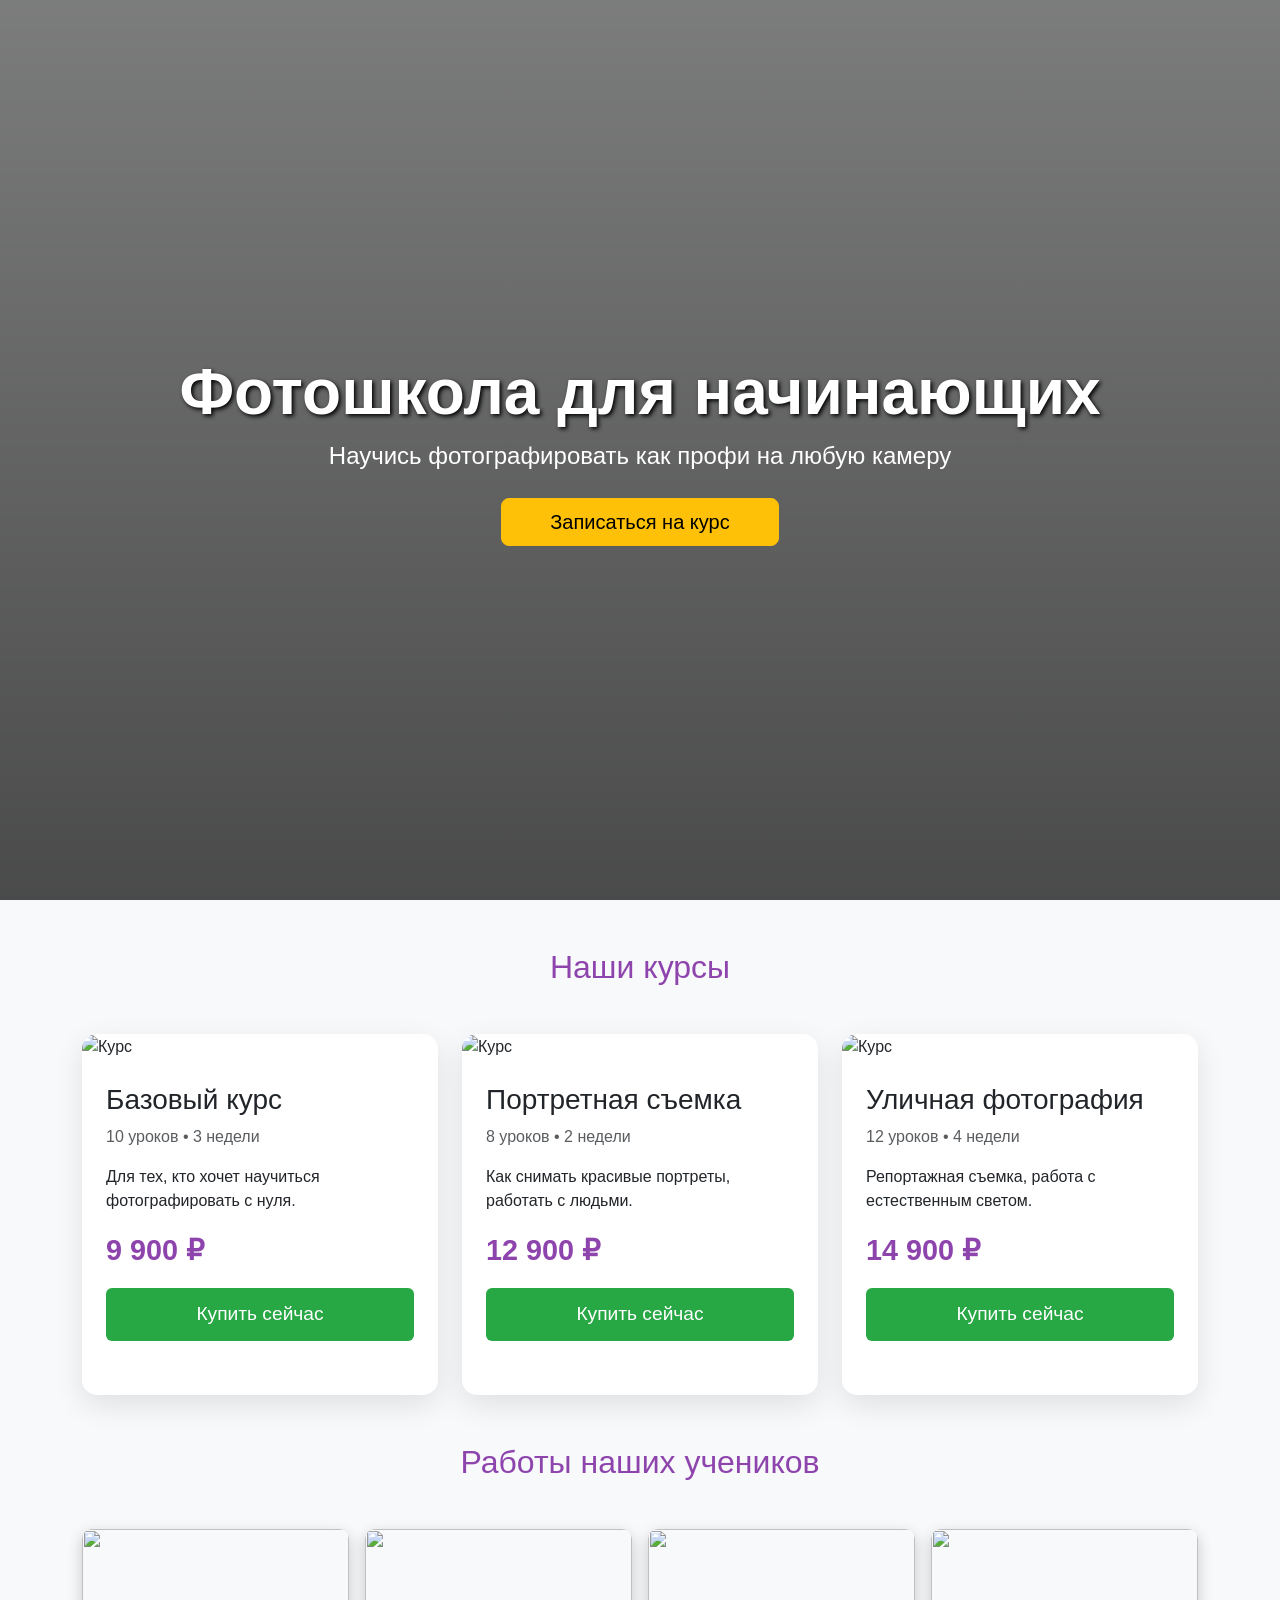
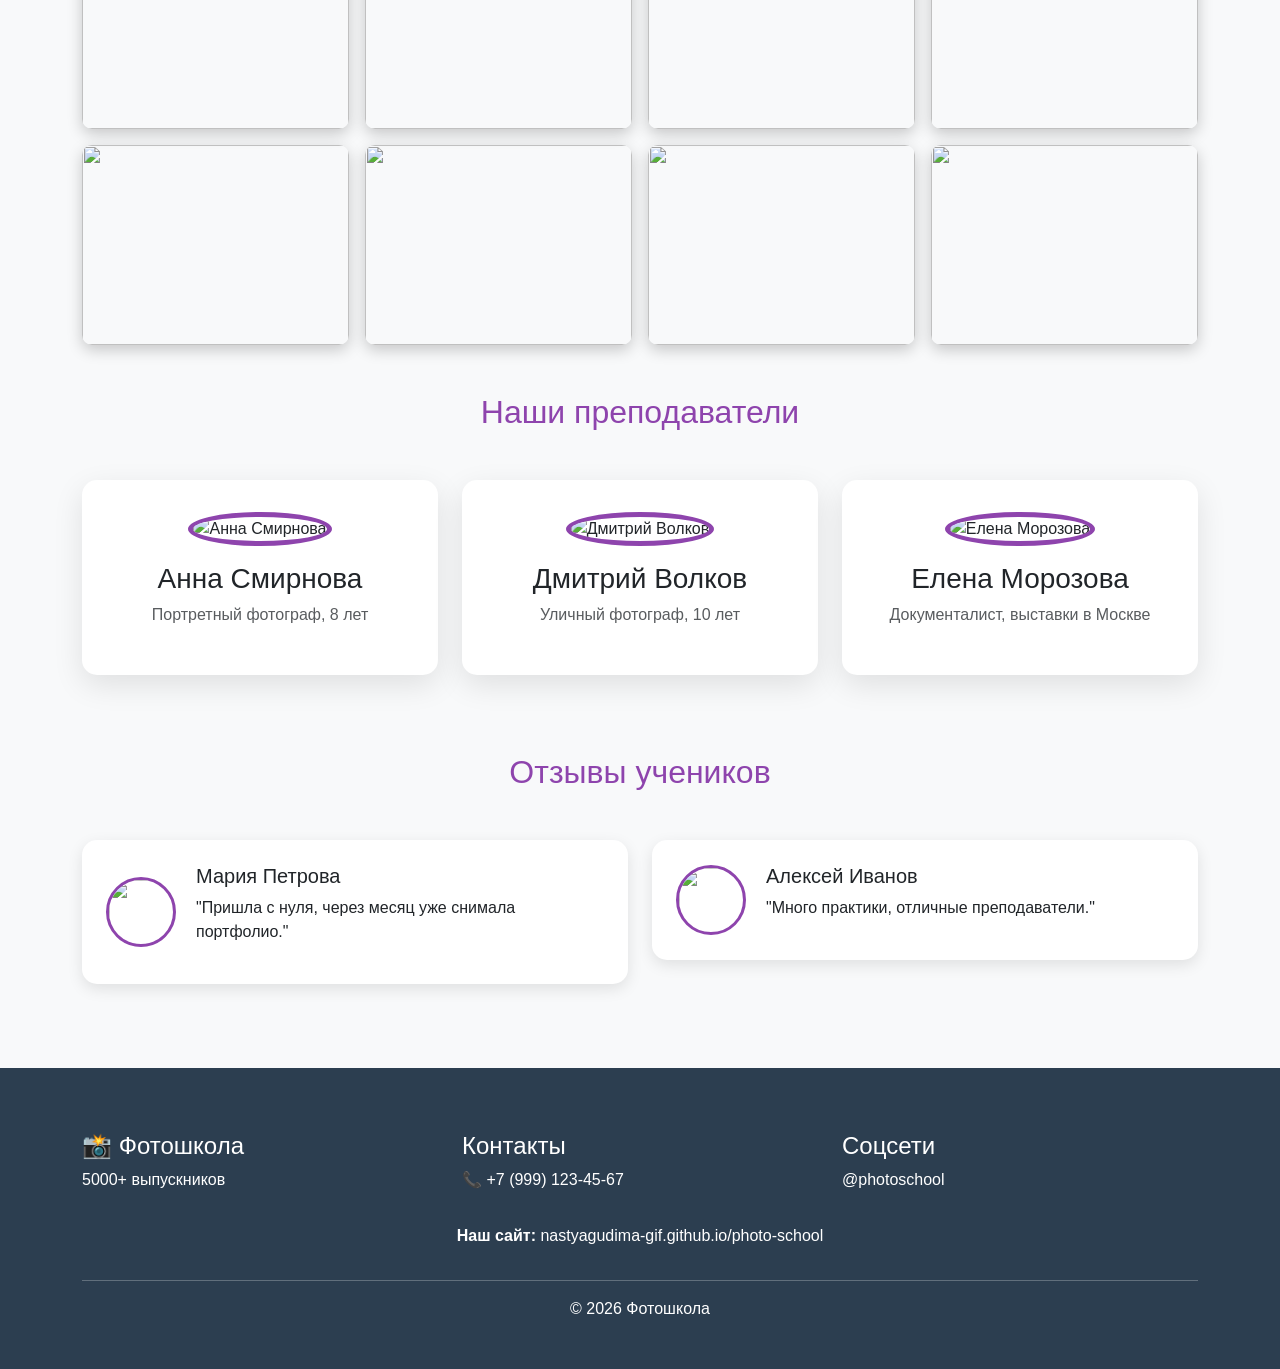
==== index.html @ cb3a3d8e "Update index.html" ====
<!DOCTYPE html>
<html lang="ru">
<head>
    <meta charset="UTF-8">
    <meta name="viewport" content="width=device-width, initial-scale=1.0">
    <title>Фотошкола | Учись у профессионалов</title>
    <link href="https://cdn.jsdelivr.net/npm/bootstrap@5.3.0/dist/css/bootstrap.min.css" rel="stylesheet">
    <style>
        body { font-family: 'Segoe UI', sans-serif; background: #f8f9fa; }

        .hero {
            height: 100vh;
            background: linear-gradient(rgba(0,0,0,0.5), rgba(0,0,0,0.7)),
                        url('https://i.pinimg.com/originals/a4/42/68/a44268ab2ec19b72da6ac5c6d023b568.jpg?nii=t');
            background-size: cover;
            background-position: center;
            color: white;
            display: flex;
            align-items: center;
            text-align: center;
        }
        .hero h1 { font-size: 4rem; font-weight: bold; text-shadow: 2px 2px 4px black; }
        .hero .lead { font-size: 1.5rem; }

        .course-card {
            background: white;
            border-radius: 15px;
            overflow: hidden;
            box-shadow: 0 10px 30px rgba(0,0,0,0.1);
            transition: 0.3s;
            margin-bottom: 30px;
            height: 100%;
        }
        .course-card:hover {
            transform: translateY(-10px);
            box-shadow: 0 20px 40px rgba(0,0,0,0.2);
        }
        .course-card img {
            width: 100%;
            height: 250px;
            object-fit: cover;
        }
        .price {
            font-size: 1.8rem;
            color: #8e44ad;
            font-weight: bold;
        }
        .btn-pay {
            background: #28a745;
            color: white;
            font-size: 1.2rem;
            padding: 12px;
            border: none;
            transition: 0.3s;
        }
        .btn-pay:hover {
            background: #218838;
            transform: scale(1.02);
        }

        .gallery-img {
            width: 100%;
            height: 200px;
            object-fit: cover;
            border-radius: 10px;
            transition: 0.3s;
            cursor: pointer;
            box-shadow: 0 5px 15px rgba(0,0,0,0.2);
        }
        .gallery-img:hover {
            transform: scale(1.05);
            box-shadow: 0 15px 30px rgba(0,0,0,0.3);
        }

        .teacher-card {
            text-align: center;
            background: white;
            border-radius: 15px;
            padding: 2rem;
            box-shadow: 0 10px 30px rgba(0,0,0,0.1);
            margin-bottom: 30px;
        }
        .teacher-card img {
            width: 150px;
            height: 150px;
            border-radius: 50%;
            object-fit: cover;
            border: 5px solid #8e44ad;
            margin-bottom: 1rem;
        }

        .review-card {
            background: white;
            border-radius: 15px;
            padding: 1.5rem;
            box-shadow: 0 5px 15px rgba(0,0,0,0.1);
            margin-bottom: 20px;
            display: flex;
            align-items: center;
        }
        .review-avatar {
            width: 70px;
            height: 70px;
            border-radius: 50%;
            object-fit: cover;
            margin-right: 20px;
            border: 3px solid #8e44ad;
        }

        .form-control.is-invalid {
            border-color: #dc3545 !important;
            background-color: #fff0f0 !important;
        }
        .invalid-feedback {
            color: #dc3545;
            font-size: 0.9rem;
            margin-top: 5px;
            display: none;
        }
        .is-invalid + .invalid-feedback {
            display: block;
        }

        footer {
            background: #2c3e50;
            color: white;
            padding: 4rem 0 2rem;
            margin-top: 4rem;
        }

        @media (max-width: 768px) {
            .hero h1 { font-size: 2.2rem; }
        }
    </style>
</head>
<body>
    <!-- Шапка -->
    <section class="hero">
        <div class="container">
            <h1>Фотошкола для начинающих</h1>
            <p class="lead mb-4">Научись фотографировать как профи на любую камеру</p>
            <button class="btn btn-warning btn-lg px-5" data-bs-toggle="modal" data-bs-target="#modal">
                Записаться на курс
            </button>
        </div>
    </section>

    <!-- Наши курсы -->
    <div class="container my-5">
        <h2 class="text-center mb-5" style="color: #8e44ad;">Наши курсы</h2>
        <div class="row">
            <div class="col-md-4">
                <div class="course-card">
                    <img src="http://s1.fotokto.ru/photo/full/484/4848953.jpg" alt="Курс">
                    <div class="card-body p-4">
                        <h3>Базовый курс</h3>
                        <p class="text-muted">10 уроков • 3 недели</p>
                        <p>Для тех, кто хочет научиться фотографировать с нуля.</p>
                        <p class="price">9 900 ₽</p>
                        <button class="btn btn-pay w-100" onclick="pay(9900, 'Базовый курс')">Купить сейчас</button>
                    </div>
                </div>
            </div>
            <div class="col-md-4">
                <div class="course-card">
                    <img src="https://cs6.livemaster.ru/storage/6a/3d/fbcd839c8d030d72adc098afc70o.jpg" alt="Курс">
                    <div class="card-body p-4">
                        <h3>Портретная съемка</h3>
                        <p class="text-muted">8 уроков • 2 недели</p>
                        <p>Как снимать красивые портреты, работать с людьми.</p>
                        <p class="price">12 900 ₽</p>
                        <button class="btn btn-pay w-100" onclick="pay(12900, 'Портретная съемка')">Купить сейчас</button>
                    </div>
                </div>
            </div>
            <div class="col-md-4">
                <div class="course-card">
                    <img src="https://pp.userapi.com/watNN_IO9NJcRgjZOrp8vpRHUCenzi5D-G5K0Q/wIEDk06FfqI.jpg" alt="Курс">
                    <div class="card-body p-4">
                        <h3>Уличная фотография</h3>
                        <p class="text-muted">12 уроков • 4 недели</p>
                        <p>Репортажная съемка, работа с естественным светом.</p>
                        <p class="price">14 900 ₽</p>
                        <button class="btn btn-pay w-100" onclick="pay(14900, 'Уличная фотография')">Купить сейчас</button>
                    </div>
                </div>
            </div>
        </div>
    </div>

    <!-- Галерея работ -->
    <div class="container my-5">
        <h2 class="text-center mb-5" style="color: #8e44ad;">Работы наших учеников</h2>
        <div class="row g-3">
            <div class="col-6 col-md-4 col-lg-3"><img src="https://i.pinimg.com/736x/07/34/44/0734443a7a9f2665d37963866ef88fb4.jpg" class="gallery-img"></div>
            <div class="col-6 col-md-4 col-lg-3"><img src="https://i.pinimg.com/736x/49/43/92/49439225bf8fc5bd104d19b949239f31.jpg" class="gallery-img"></div>
            <div class="col-6 col-md-4 col-lg-3"><img src="http://landak.ru/woorclub/wp-content/uploads/2016/07/IMG_8847.jpg" class="gallery-img"></div>
            <div class="col-6 col-md-4 col-lg-3"><img src="https://store-images.s-microsoft.com/image/apps.32931.14310136922536411.0e590b16-094f-4f91-a25e-81d88f019273.6efa95e0-e606-4a62-b7aa-35e21ca484d5" class="gallery-img"></div>
            <div class="col-6 col-md-4 col-lg-3"><img src="https://static.tildacdn.com/tild3464-6234-4564-a431-313866323038/scAWfuJIo4A.jpg" class="gallery-img"></div>
            <div class="col-6 col-md-4 col-lg-3"><img src="https://images.pexels.com/photos/158063/bellingrath-gardeds-and-home-garden-plant-158063.jpeg?auto=compress&cs=tinysrgb&w=400" class="gallery-img"></div>
            <div class="col-6 col-md-4 col-lg-3"><img src="https://images.pexels.com/photos/2559941/pexels-photo-2559941.jpeg?auto=compress&cs=tinysrgb&w=400" class="gallery-img"></div>
            <div class="col-6 col-md-4 col-lg-3"><img src="https://images.pexels.com/photos/1624496/pexels-photo-1624496.jpeg?auto=compress&cs=tinysrgb&w=400" class="gallery-img"></div>
        </div>
    </div>

    <!-- Наши преподаватели -->
<div class="container my-5">
    <h2 class="text-center mb-5" style="color: #8e44ad;">Наши преподаватели</h2>
    <div class="row">
        <div class="col-md-4">
            <div class="teacher-card">
                <img src="https://thispersondoesnotexist.com/" alt="Анна Смирнова" style="width:150px; height:150px; border-radius:50%; object-fit:cover; border:5px solid #8e44ad;">
                <h3>Анна Смирнова</h3>
                <p class="text-muted">Портретный фотограф, 8 лет</p>
            </div>
        </div>
        <div class="col-md-4">
            <div class="teacher-card">
                <img src="https://thispersondoesnotexist.com/" alt="Дмитрий Волков" style="width:150px; height:150px; border-radius:50%; object-fit:cover; border:5px solid #8e44ad;">
                <h3>Дмитрий Волков</h3>
                <p class="text-muted">Уличный фотограф, 10 лет</p>
            </div>
        </div>
        <div class="col-md-4">
            <div class="teacher-card">
                <img src="https://thispersondoesnotexist.com/" alt="Елена Морозова" style="width:150px; height:150px; border-radius:50%; object-fit:cover; border:5px solid #8e44ad;">
                <h3>Елена Морозова</h3>
                <p class="text-muted">Документалист, выставки в Москве</p>
            </div>
        </div>
    </div>
</div>

    <!-- Отзывы -->
    <div class="container my-5">
        <h2 class="text-center mb-5" style="color: #8e44ad;">Отзывы учеников</h2>
        <div class="row">
            <div class="col-md-6">
                <div class="review-card">
                    <img src="https://randomuser.me/api/portraits/women/63.jpg" class="review-avatar">
                    <div>
                        <h5>Мария Петрова</h5>
                        <p>"Пришла с нуля, через месяц уже снимала портфолио."</p>
                    </div>
                </div>
            </div>
            <div class="col-md-6">
                <div class="review-card">
                    <img src="https://randomuser.me/api/portraits/men/75.jpg" class="review-avatar">
                    <div>
                        <h5>Алексей Иванов</h5>
                        <p>"Много практики, отличные преподаватели."</p>
                    </div>
                </div>
            </div>
        </div>
    </div>

    <!-- Футер -->
<footer>
    <div class="container">
        <div class="row">
            <div class="col-md-4"><h4>📸 Фотошкола</h4><p>5000+ выпускников</p></div>
            <div class="col-md-4"><h4>Контакты</h4><p>📞 +7 (999) 123-45-67</p></div>
            <div class="col-md-4"><h4>Соцсети</h4><p>@photoschool</p></div>
        </div>
        <div class="row mt-3">
            <div class="col-12 text-center">
                <p><strong>Наш сайт:</strong> nastyagudima-gif.github.io/photo-school</p>
            </div>
        </div>
        <hr>
        <p class="text-center">© 2026 Фотошкола</p>
    </div>
</footer>

    <!-- Модалка -->
    <div class="modal fade" id="modal" tabindex="-1">
        <div class="modal-dialog">
            <div class="modal-content">
                <div class="modal-header bg-warning">
                    <h5 class="modal-title">Запись на курс</h5>
                    <button type="button" class="btn-close" data-bs-dismiss="modal"></button>
                </div>
                <div class="modal-body">
                    <form id="form">
                        <div class="mb-3">
                            <input type="text" class="form-control" id="name" placeholder="Имя" required>
                            <div class="invalid-feedback">Введите имя</div>
                        </div>
                        <div class="mb-3">
                            <input type="tel" class="form-control" id="phone" placeholder="+7 (___) ___-__-__" required>
                            <div class="invalid-feedback">Введите телефон</div>
                        </div>
                        <div class="mb-3">
                            <input type="email" class="form-control" id="email" placeholder="Email" required>
                            <div class="invalid-feedback">Введите email с @</div>
                        </div>
                        <div class="mb-3">
                            <select class="form-control" id="course" required>
                                <option value="">Выберите курс</option>
                                <option value="basic">Базовый</option>
                                <option value="portrait">Портрет</option>
                                <option value="street">Уличный</option>
                            </select>
                            <div class="invalid-feedback">Выберите курс</div>
                        </div>
                        <button type="submit" class="btn btn-warning w-100">Отправить</button>
                    </form>
                </div>
            </div>
        </div>
    </div>

    <script src="https://cdn.jsdelivr.net/npm/bootstrap@5.3.0/dist/js/bootstrap.bundle.min.js"></script>
    <script>
        function pay(amount, courseName) {
            const btn = event.target;
            const originalText = btn.innerText;
            btn.innerText = '⏳ Обработка...';
            btn.disabled = true;

            setTimeout(() => {
                const cardModal = `
                    <div style="position:fixed; top:0; left:0; width:100%; height:100%; background:rgba(0,0,0,0.5); display:flex; justify-content:center; align-items:center; z-index:9999;">
                        <div style="background:white; padding:30px; border-radius:15px; max-width:400px; width:90%;">
                            <h4 class="mb-4">Оплата курса</h4>
                            <p class="mb-3">Курс: <strong>${courseName}</strong></p>
                            <p class="mb-3">Сумма: <strong>${amount.toLocaleString()} ₽</strong></p>
                            
                            <div class="mb-3">
                                <label>Номер карты</label>
                                <input type="text" class="form-control" value="5555 5555 5555 4477" readonly>
                            </div>
                            <div class="row mb-3">
                                <div class="col-6">
                                    <label>Срок</label>
                                    <input type="text" class="form-control" value="01/30" readonly>
                                </div>
                                <div class="col-6">
                                    <label>CVV</label>
                                    <input type="text" class="form-control" value="123" readonly>
                                </div>
                            </div>
                            
                            <p class="text-muted small">Тестовый платеж</p>
                            
                            <button class="btn btn-success w-100 mb-2" onclick="processTestPayment('${courseName}')">Оплатить тест</button>
                            <button class="btn btn-outline-secondary w-100" onclick="closeCardModal()">Отмена</button>
                        </div>
                    </div>
                `;

                const modalDiv = document.createElement('div');
                modalDiv.id = 'cardModal';
                modalDiv.innerHTML = cardModal;
                document.body.appendChild(modalDiv);

                btn.innerText = originalText;
                btn.disabled = false;
            }, 500);
        }

        function processTestPayment(courseName) {
            closeCardModal();
            
            const successDiv = document.createElement('div');
            successDiv.style.cssText = `
                position:fixed; top:20px; right:20px; background:#28a745; color:white; 
                padding:15px 25px; border-radius:10px; font-weight:bold; z-index:9999;
                box-shadow:0 5px 15px rgba(0,0,0,0.3);
            `;
            successDiv.innerHTML = `✅ Курс "${courseName}" куплен!`;
            document.body.appendChild(successDiv);
            setTimeout(() => successDiv.remove(), 5000);
        }

        function closeCardModal() {
            const modal = document.getElementById('cardModal');
            if (modal) modal.remove();
        }

        const form = document.getElementById('form');
        const name = document.getElementById('name');
        const phone = document.getElementById('phone');
        const email = document.getElementById('email');
        const course = document.getElementById('course');

        phone.addEventListener('input', function(e) {
            let x = e.target.value.replace(/\D/g, '').substring(0, 11);
            if (!x) { e.target.value = ''; return; }
            if (x[0] !== '7') x = '7' + x;
            let formatted = '+7';
            if (x.length > 1) formatted += ' (' + x.substring(1, 4);
            if (x.length > 4) formatted += ') ' + x.substring(4, 7);
            if (x.length > 7) formatted += '-' + x.substring(7, 9);
            if (x.length > 9) formatted += '-' + x.substring(9, 11);
            e.target.value = formatted;
        });

        function validateField(field) {
            if (field === name && !name.value.trim()) name.classList.add('is-invalid');
            else if (field === name) name.classList.remove('is-invalid');
            
            if (field === phone) {
                const digits = phone.value.replace(/\D/g, '');
                if (digits.length !== 11 || digits[0] !== '7') phone.classList.add('is-invalid');
                else phone.classList.remove('is-invalid');
            }
            
            if (field === email && (!email.value.includes('@') || !email.value.includes('.'))) email.classList.add('is-invalid');
            else if (field === email) email.classList.remove('is-invalid');
            
            if (field === course && !course.value) course.classList.add('is-invalid');
            else if (field === course) course.classList.remove('is-invalid');
        }

        [name, phone, email, course].forEach(f => f.addEventListener('blur', () => validateField(f)));
        course.addEventListener('change', () => validateField(course));

        form.addEventListener('submit', function(e) {
            e.preventDefault();
            [name, phone, email, course].forEach(f => validateField(f));
            if (!form.querySelector('.is-invalid')) {
                alert('✅ Отправлено!');
                bootstrap.Modal.getInstance(document.getElementById('modal')).hide();
                form.reset();
                [name, phone, email, course].forEach(f => f.classList.remove('is-invalid'));
            }
        });
    </script>
</body>
</html>
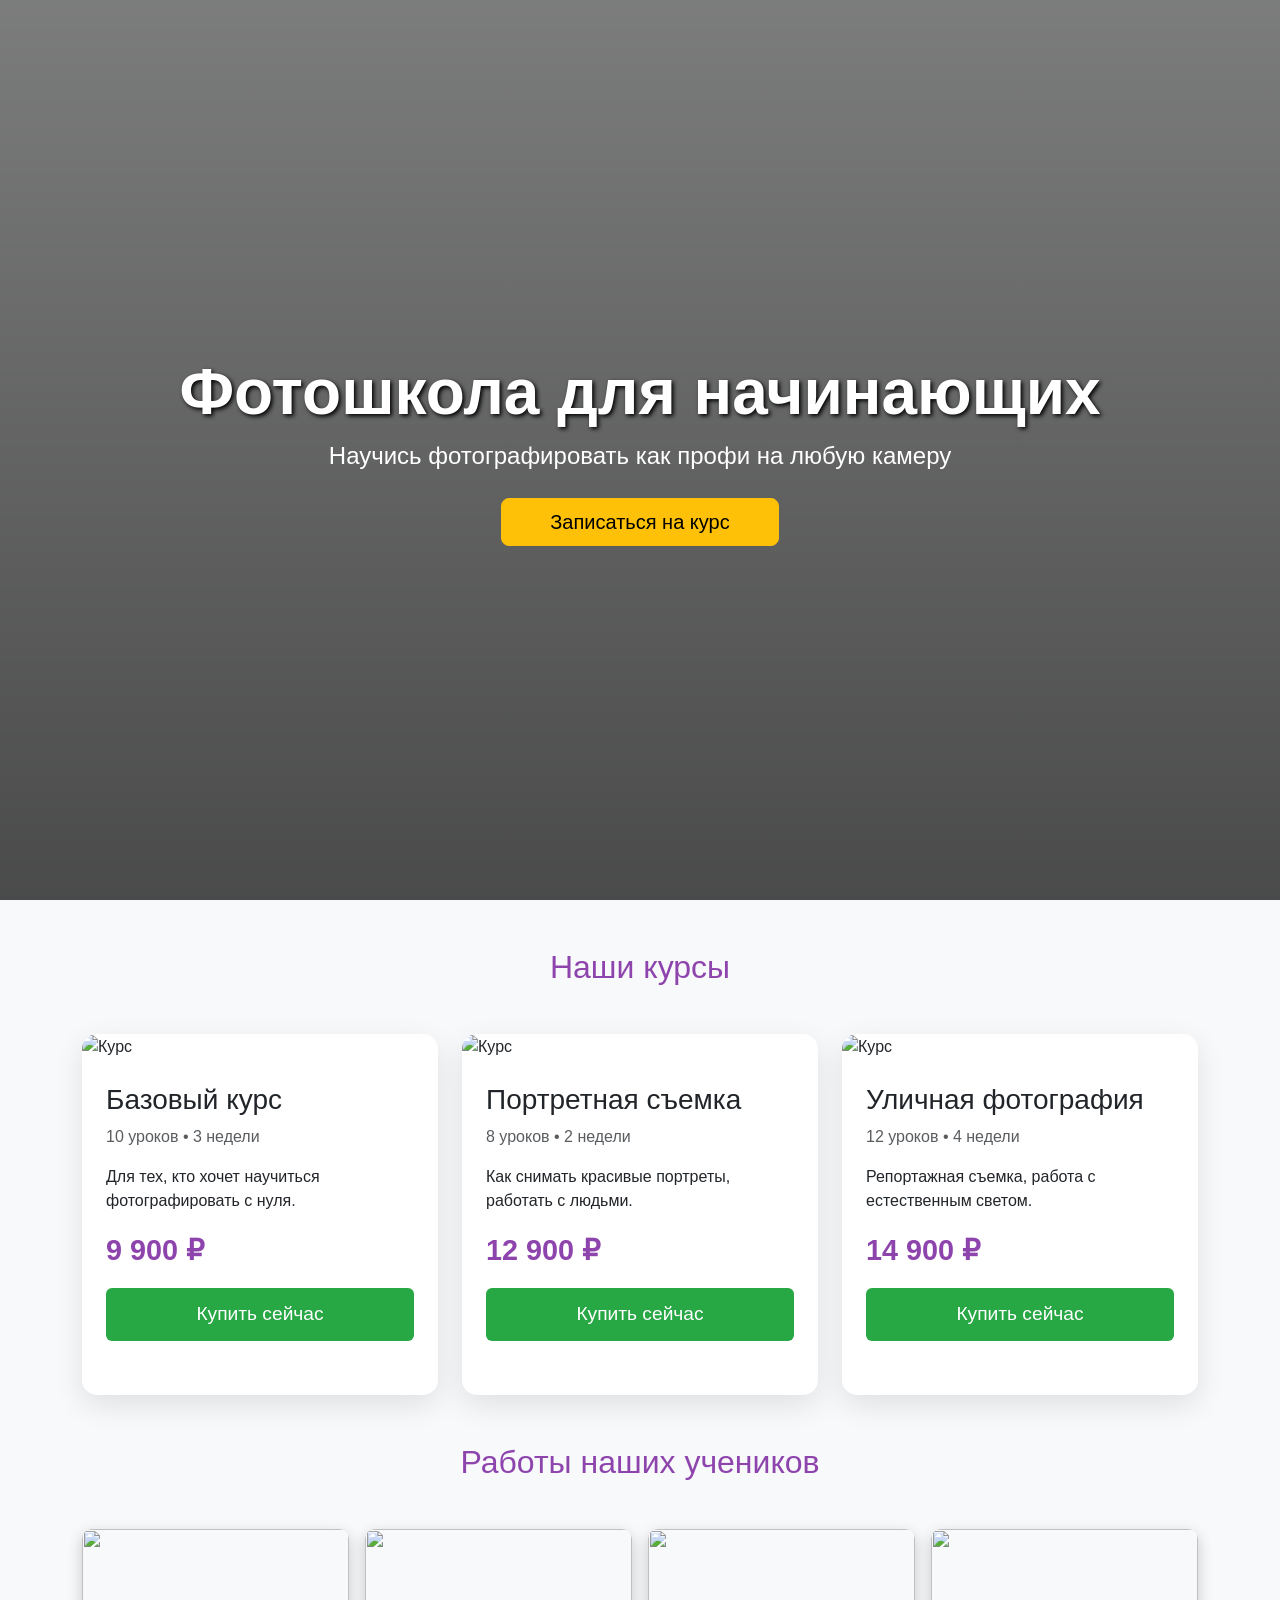
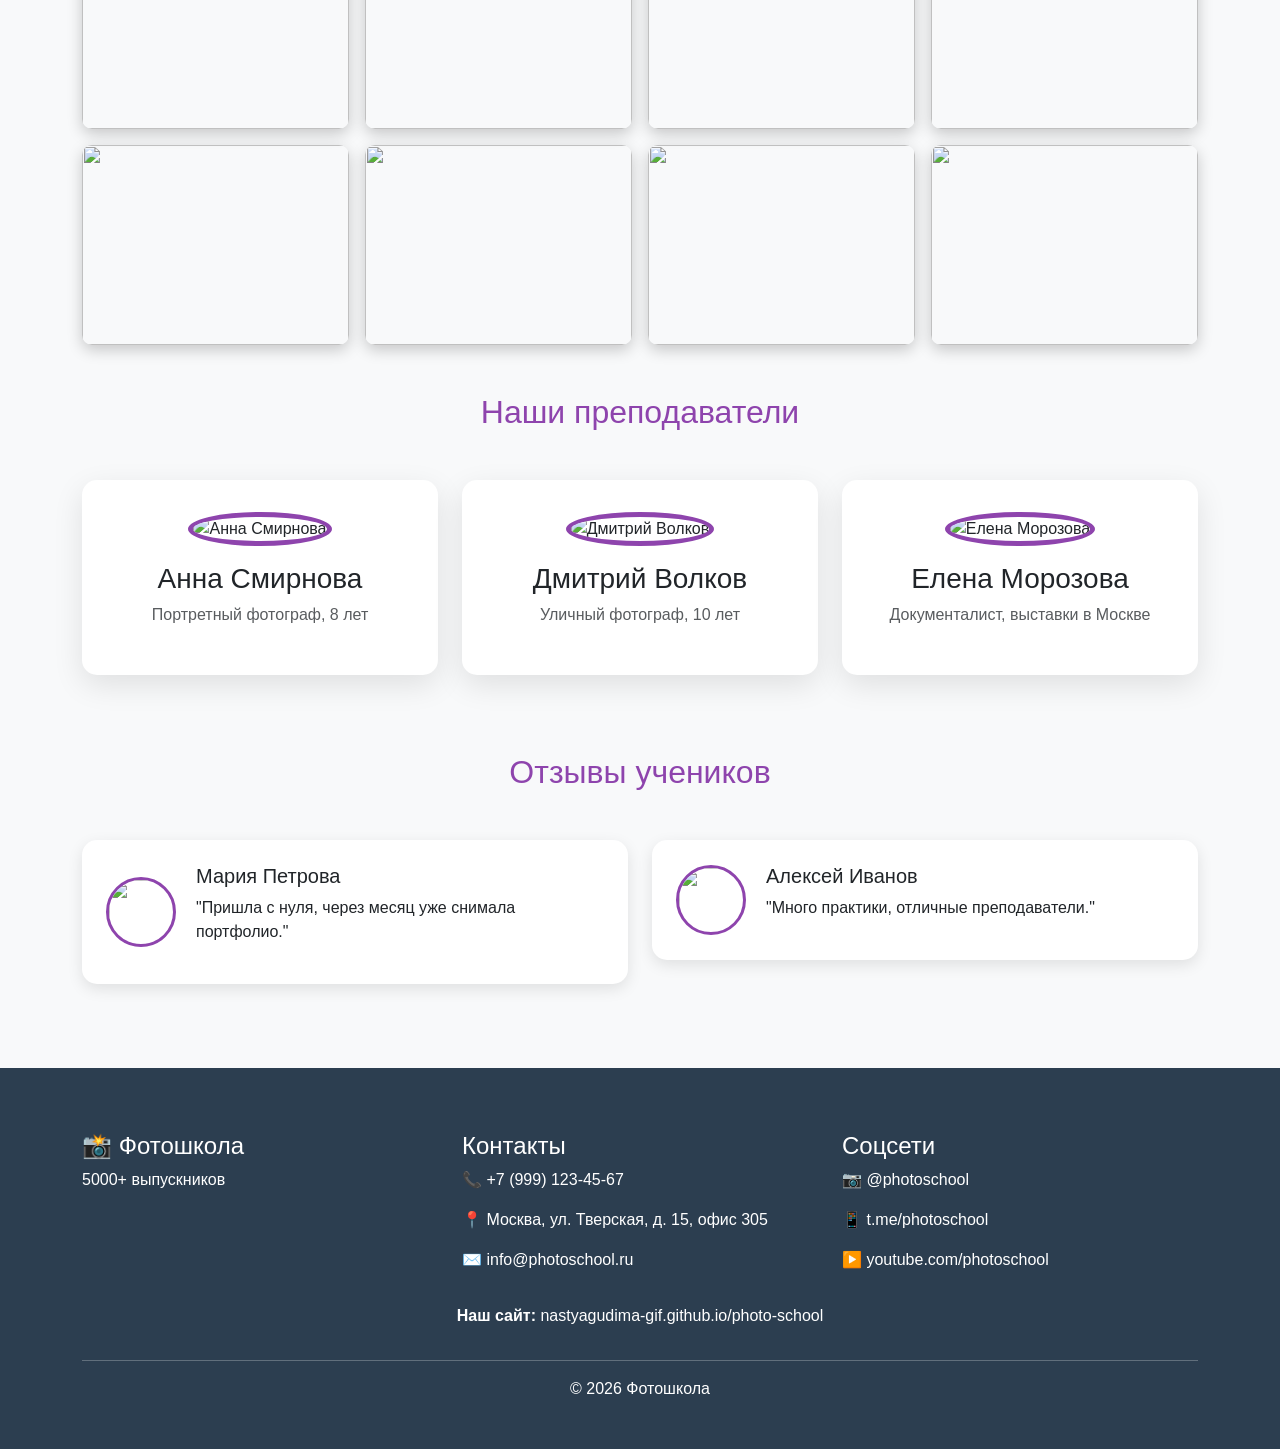
==== commit 24222e50: "Update index.html" ====
--- a/index.html
+++ b/index.html
@@ -260,9 +260,22 @@
 <footer>
     <div class="container">
         <div class="row">
-            <div class="col-md-4"><h4>📸 Фотошкола</h4><p>5000+ выпускников</p></div>
-            <div class="col-md-4"><h4>Контакты</h4><p>📞 +7 (999) 123-45-67</p></div>
-            <div class="col-md-4"><h4>Соцсети</h4><p>@photoschool</p></div>
+            <div class="col-md-4">
+                <h4>📸 Фотошкола</h4>
+                <p>5000+ выпускников</p>
+            </div>
+            <div class="col-md-4">
+                <h4>Контакты</h4>
+                <p>📞 +7 (999) 123-45-67</p>
+                <p>📍 Москва, ул. Тверская, д. 15, офис 305</p>
+                <p>✉️ info@photoschool.ru</p>
+            </div>
+            <div class="col-md-4">
+                <h4>Соцсети</h4>
+                <p>📷 @photoschool</p>
+                <p>📱 t.me/photoschool</p>
+                <p>▶️ youtube.com/photoschool</p>
+            </div>
         </div>
         <div class="row mt-3">
             <div class="col-12 text-center">
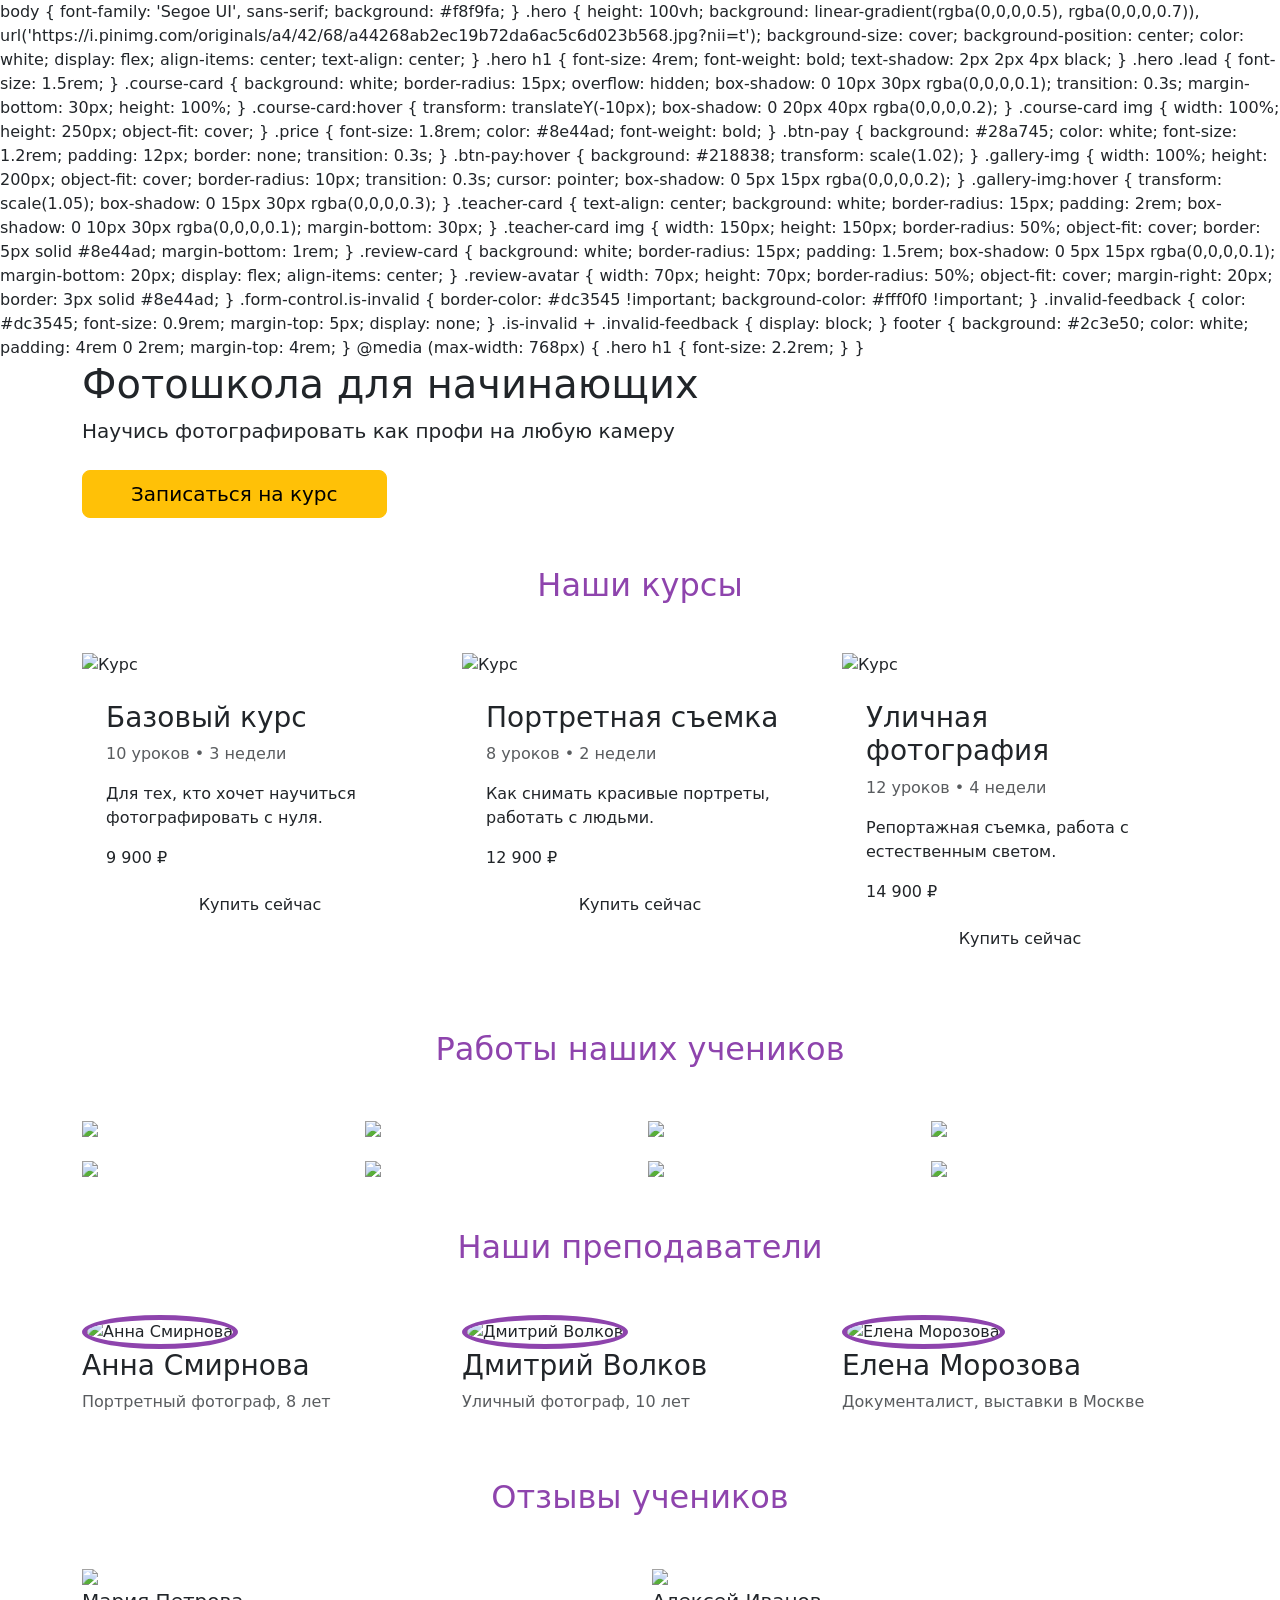
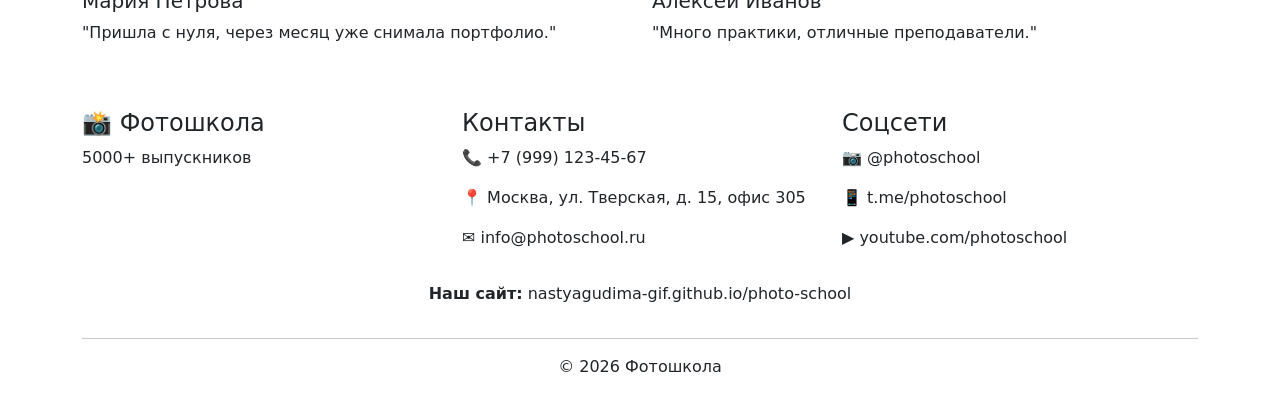
==== commit 163e9beb: "Update index.html" ====
--- a/index.html
+++ b/index.html
@@ -3,9 +3,10 @@
 <head>
     <meta charset="UTF-8">
     <meta name="viewport" content="width=device-width, initial-scale=1.0">
-    <title>Фотошкола | Учись у профессионалов</title>
+    <title>Фотокамера | Учись у профессионалов</title>
     <link href="https://cdn.jsdelivr.net/npm/bootstrap@5.3.0/dist/css/bootstrap.min.css" rel="stylesheet">
-    <style>
+    <link rel="stylesheet" href="стиль.css">
+</head>
         body { font-family: 'Segoe UI', sans-serif; background: #f8f9fa; }
 
         .hero {
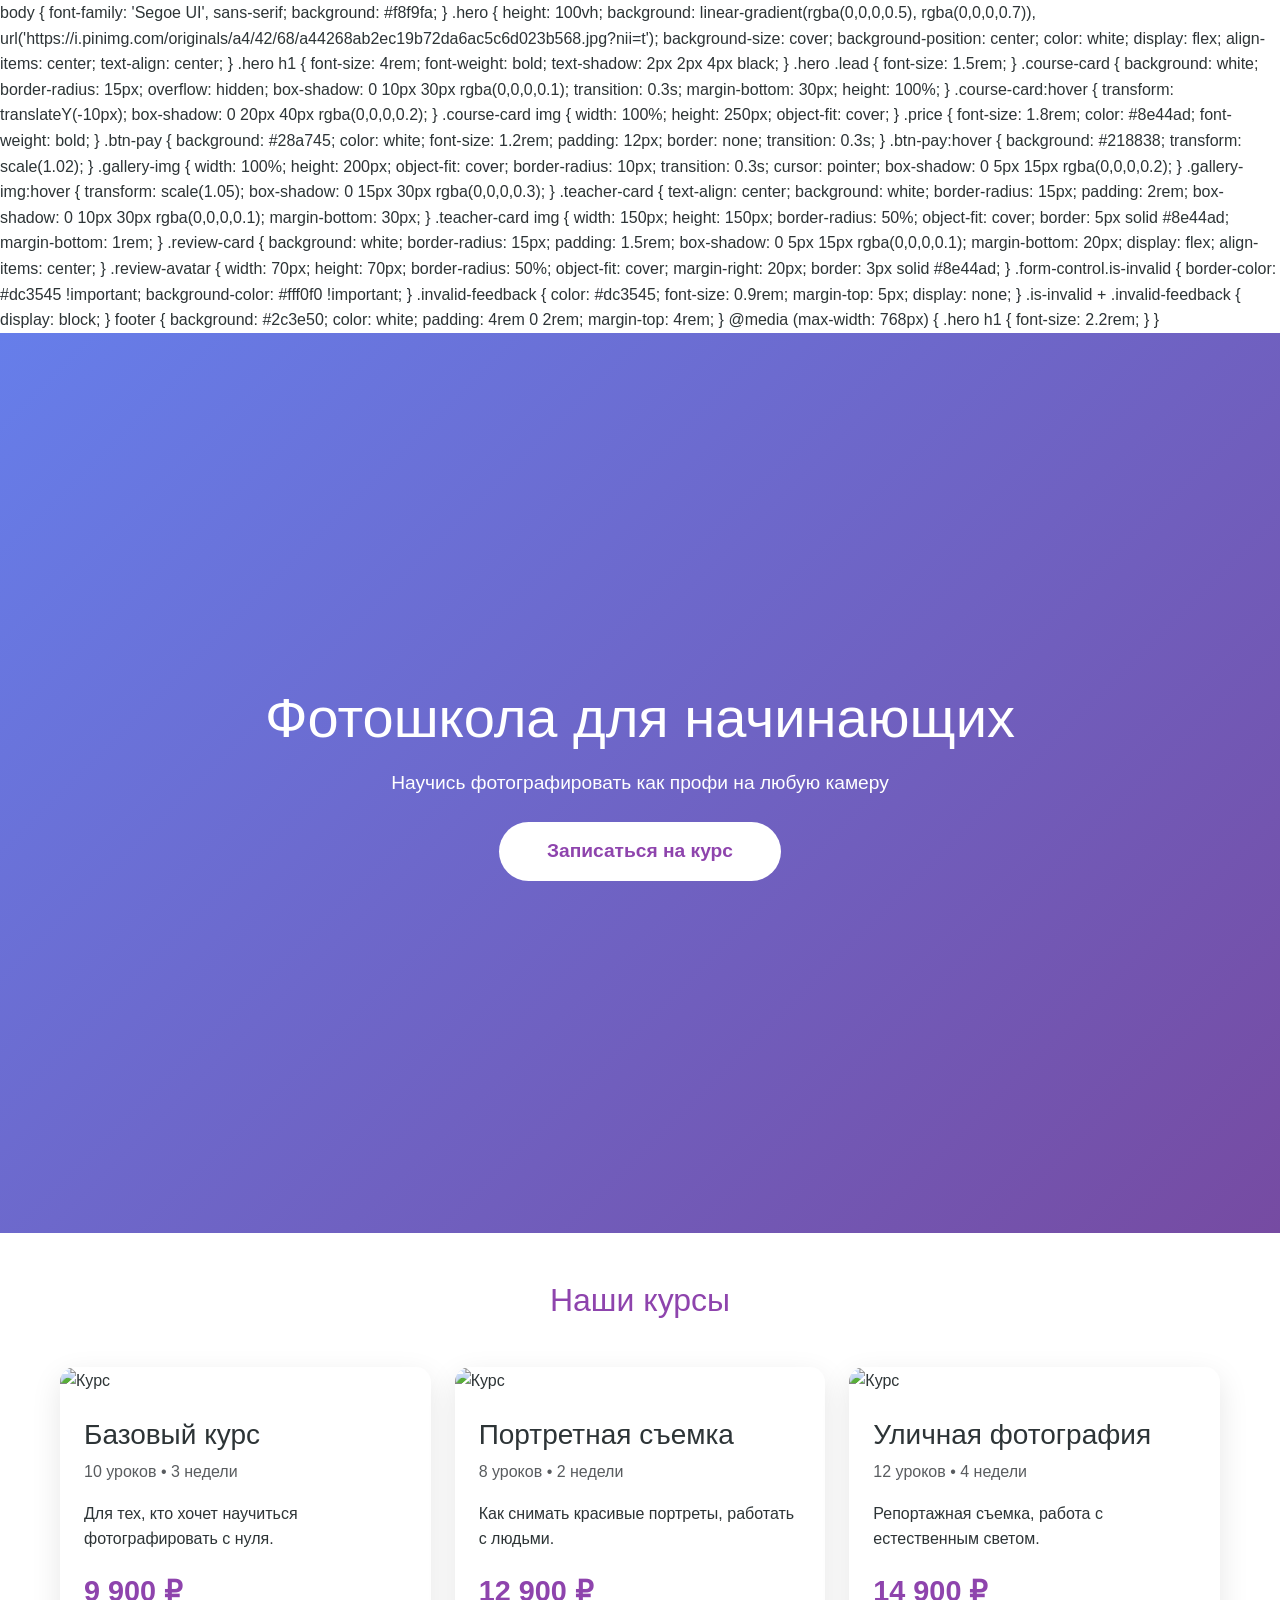
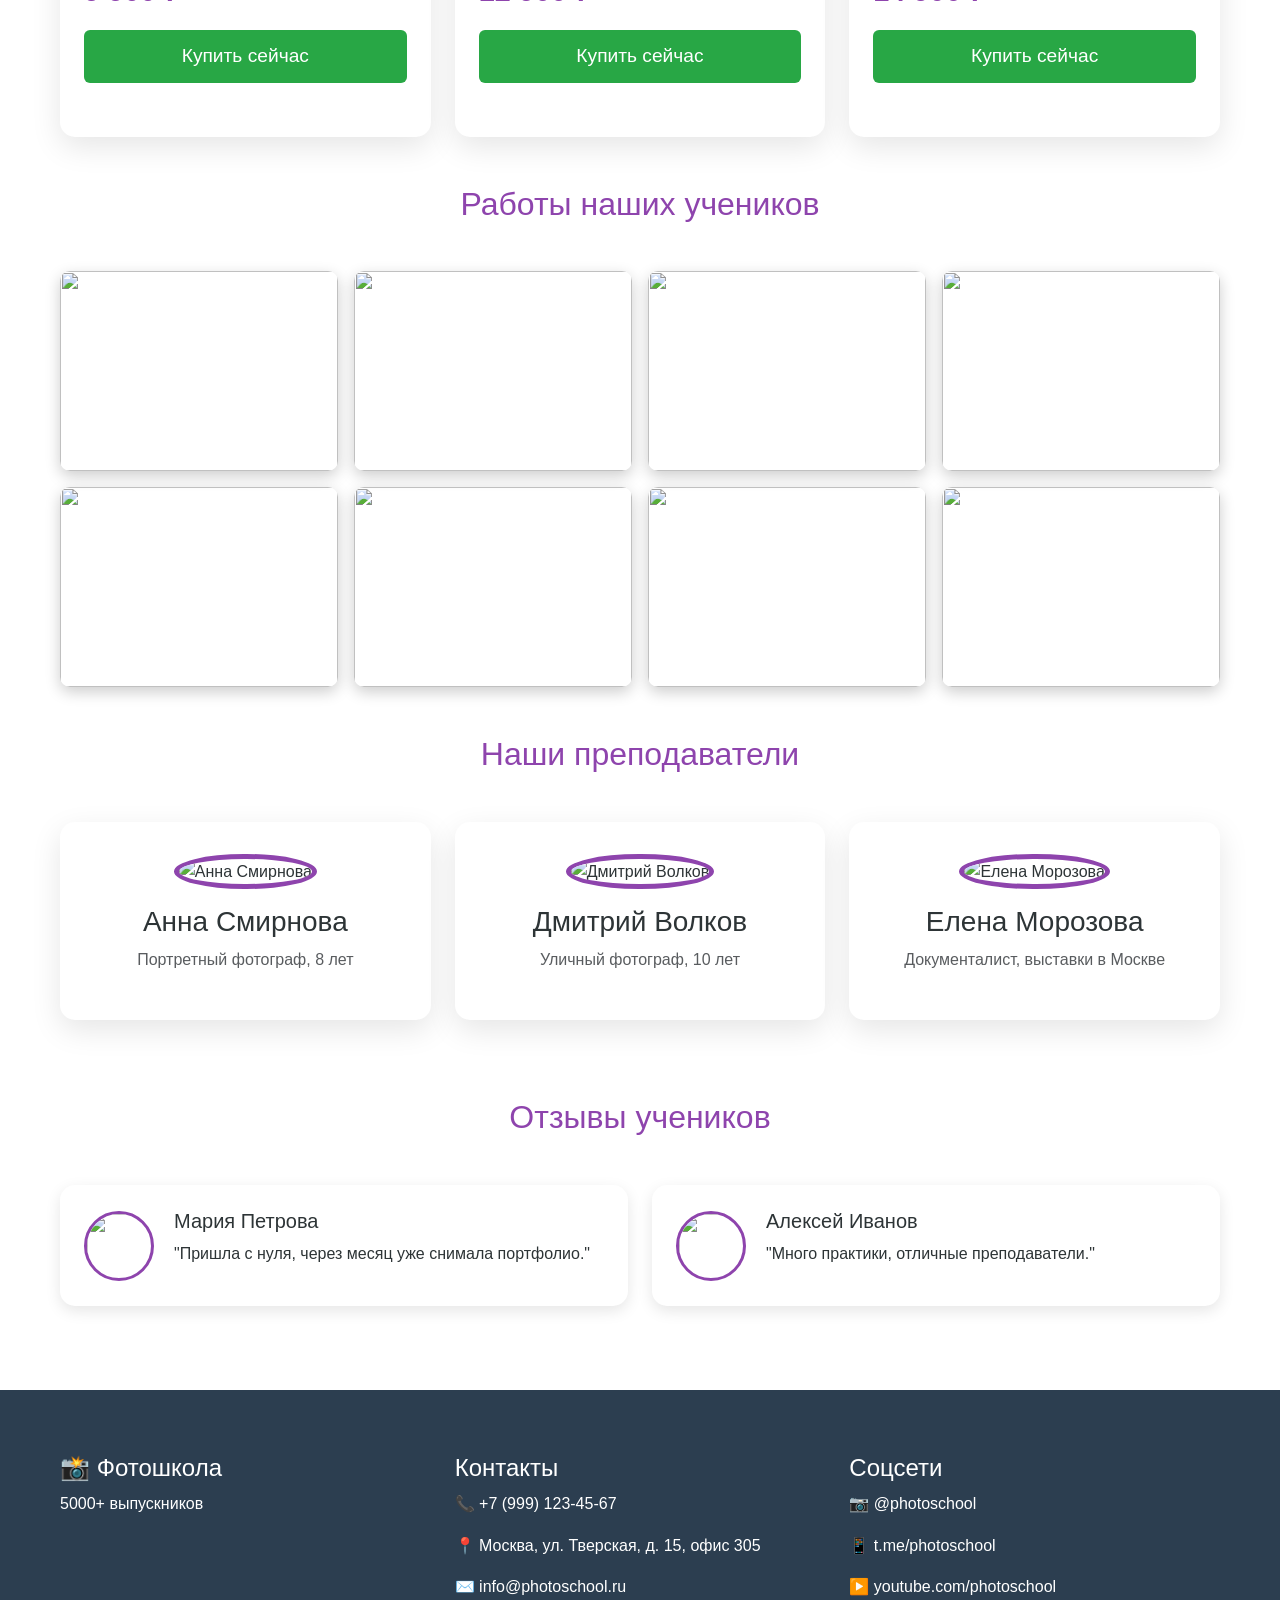
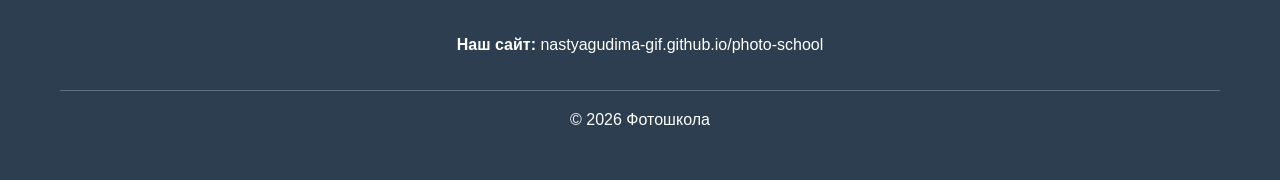
==== commit a56d8c3d: "Update index.html" ====
--- a/index.html
+++ b/index.html
@@ -5,7 +5,7 @@
     <meta name="viewport" content="width=device-width, initial-scale=1.0">
     <title>Фотокамера | Учись у профессионалов</title>
     <link href="https://cdn.jsdelivr.net/npm/bootstrap@5.3.0/dist/css/bootstrap.min.css" rel="stylesheet">
-    <link rel="stylesheet" href="стиль.css">
+    <link rel="stylesheet" href="style.css">
 </head>
         body { font-family: 'Segoe UI', sans-serif; background: #f8f9fa; }
 
--- a/style.css
+++ b/style.css
@@ -0,0 +1,165 @@
+:root {
+    --primary-color: #8e44ad;
+    --secondary-color: #a29bfe;
+    --gradient: linear-gradient(135deg, #667eea 0%, #764ba2 100%);
+    --text-color: #2d3436;
+    --light-bg: #f9f9f9;
+    --white: #ffffff;
+}
+
+* {
+    margin: 0;
+    padding: 0;
+    box-sizing: border-box;
+}
+
+body {
+    font-family: -apple-system, BlinkMacSystemFont, 'Segoe UI', Roboto, sans-serif;
+    line-height: 1.6;
+    color: var(--text-color);
+}
+
+.container {
+    max-width: 1200px;
+    margin: 0 auto;
+    padding: 0 20px;
+}
+
+.hero {
+    min-height: 100vh;
+    background: var(--gradient);
+    color: var(--white);
+    display: flex;
+    align-items: center;
+    text-align: center;
+}
+
+.hero h1 {
+    font-size: 3.5rem;
+    margin-bottom: 1rem;
+}
+
+.hero p {
+    font-size: 1.2rem;
+    margin-bottom: 2rem;
+}
+
+.hero button {
+    background: white;
+    color: var(--primary-color);
+    border: none;
+    padding: 15px 40px;
+    font-size: 1.2rem;
+    border-radius: 50px;
+    font-weight: bold;
+}
+
+.course-card {
+    background: white;
+    border-radius: 15px;
+    overflow: hidden;
+    box-shadow: 0 10px 30px rgba(0,0,0,0.1);
+    transition: 0.3s;
+    margin-bottom: 30px;
+    height: 100%;
+}
+
+.course-card:hover {
+    transform: translateY(-10px);
+    box-shadow: 0 20px 40px rgba(0,0,0,0.2);
+}
+
+.course-card img {
+    width: 100%;
+    height: 250px;
+    object-fit: cover;
+}
+
+.price {
+    font-size: 1.8rem;
+    color: var(--primary-color);
+    font-weight: bold;
+}
+
+.btn-pay {
+    background: #28a745;
+    color: white;
+    border: none;
+    padding: 12px;
+    font-size: 1.2rem;
+    transition: 0.3s;
+}
+
+.btn-pay:hover {
+    background: #218838;
+    transform: scale(1.02);
+}
+
+.gallery-img {
+    width: 100%;
+    height: 200px;
+    object-fit: cover;
+    border-radius: 10px;
+    transition: 0.3s;
+    cursor: pointer;
+    box-shadow: 0 5px 15px rgba(0,0,0,0.2);
+}
+
+.gallery-img:hover {
+    transform: scale(1.05);
+    box-shadow: 0 15px 30px rgba(0,0,0,0.3);
+}
+
+.teacher-card {
+    text-align: center;
+    background: white;
+    border-radius: 15px;
+    padding: 2rem;
+    box-shadow: 0 10px 30px rgba(0,0,0,0.1);
+    margin-bottom: 30px;
+}
+
+.teacher-card img {
+    width: 150px;
+    height: 150px;
+    border-radius: 50%;
+    object-fit: cover;
+    border: 5px solid var(--primary-color);
+    margin-bottom: 1rem;
+}
+
+.review-card {
+    background: white;
+    border-radius: 15px;
+    padding: 1.5rem;
+    box-shadow: 0 5px 15px rgba(0,0,0,0.1);
+    margin-bottom: 20px;
+    display: flex;
+    align-items: center;
+}
+
+.review-avatar {
+    width: 70px;
+    height: 70px;
+    border-radius: 50%;
+    object-fit: cover;
+    margin-right: 20px;
+    border: 3px solid var(--primary-color);
+}
+
+footer {
+    background: #2c3e50;
+    color: white;
+    padding: 4rem 0 2rem;
+    margin-top: 4rem;
+}
+
+@media (max-width: 768px) {
+    .hero h1 {
+        font-size: 2.2rem;
+    }
+    
+    .hero p {
+        font-size: 1rem;
+    }
+}
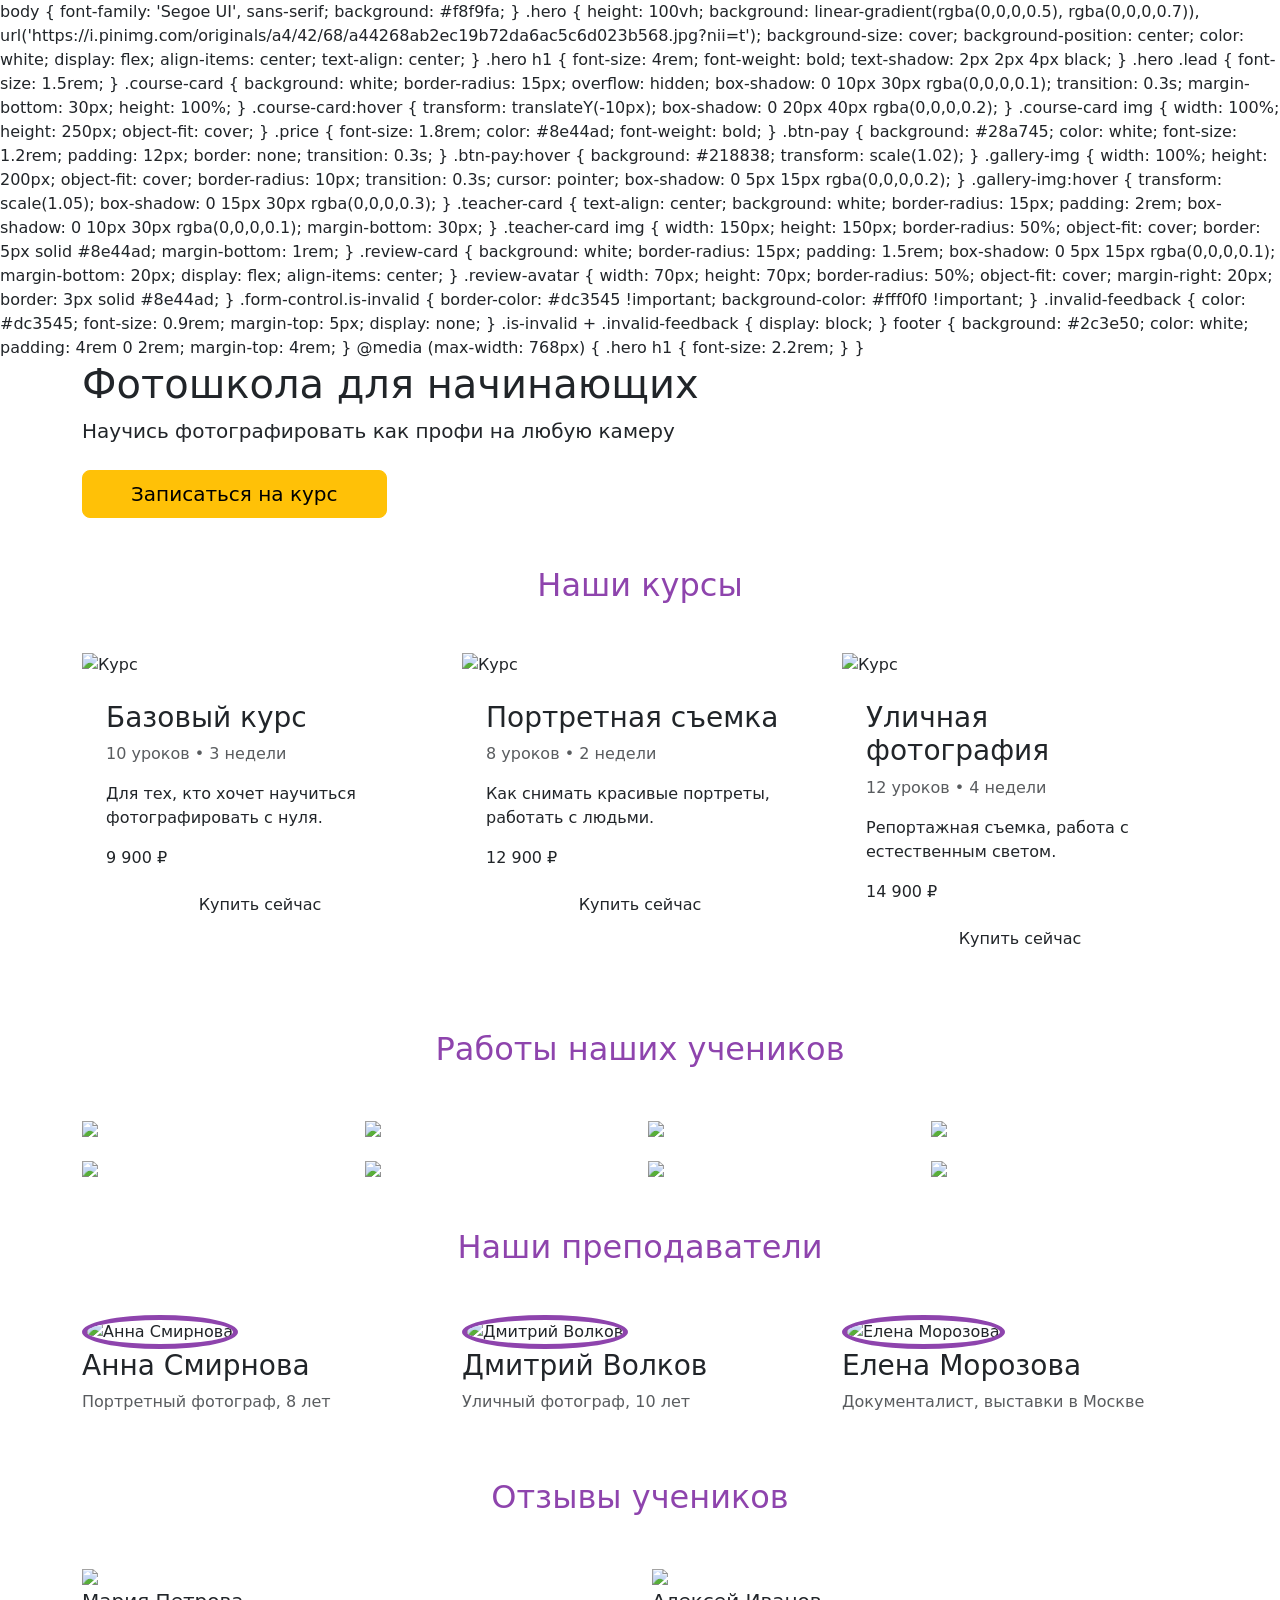
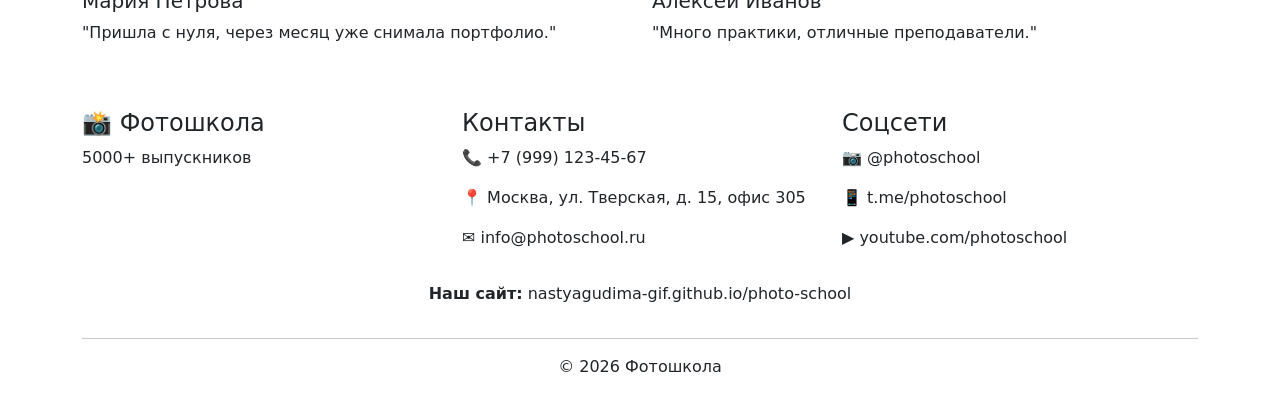
==== commit 5fc9042a: "Update index.html" ====
--- a/index.html
+++ b/index.html
@@ -5,7 +5,7 @@
     <meta name="viewport" content="width=device-width, initial-scale=1.0">
     <title>Фотокамера | Учись у профессионалов</title>
     <link href="https://cdn.jsdelivr.net/npm/bootstrap@5.3.0/dist/css/bootstrap.min.css" rel="stylesheet">
-    <link rel="stylesheet" href="style.css">
+    <link rel="stylesheet" href="стиль.css">
 </head>
         body { font-family: 'Segoe UI', sans-serif; background: #f8f9fa; }
 
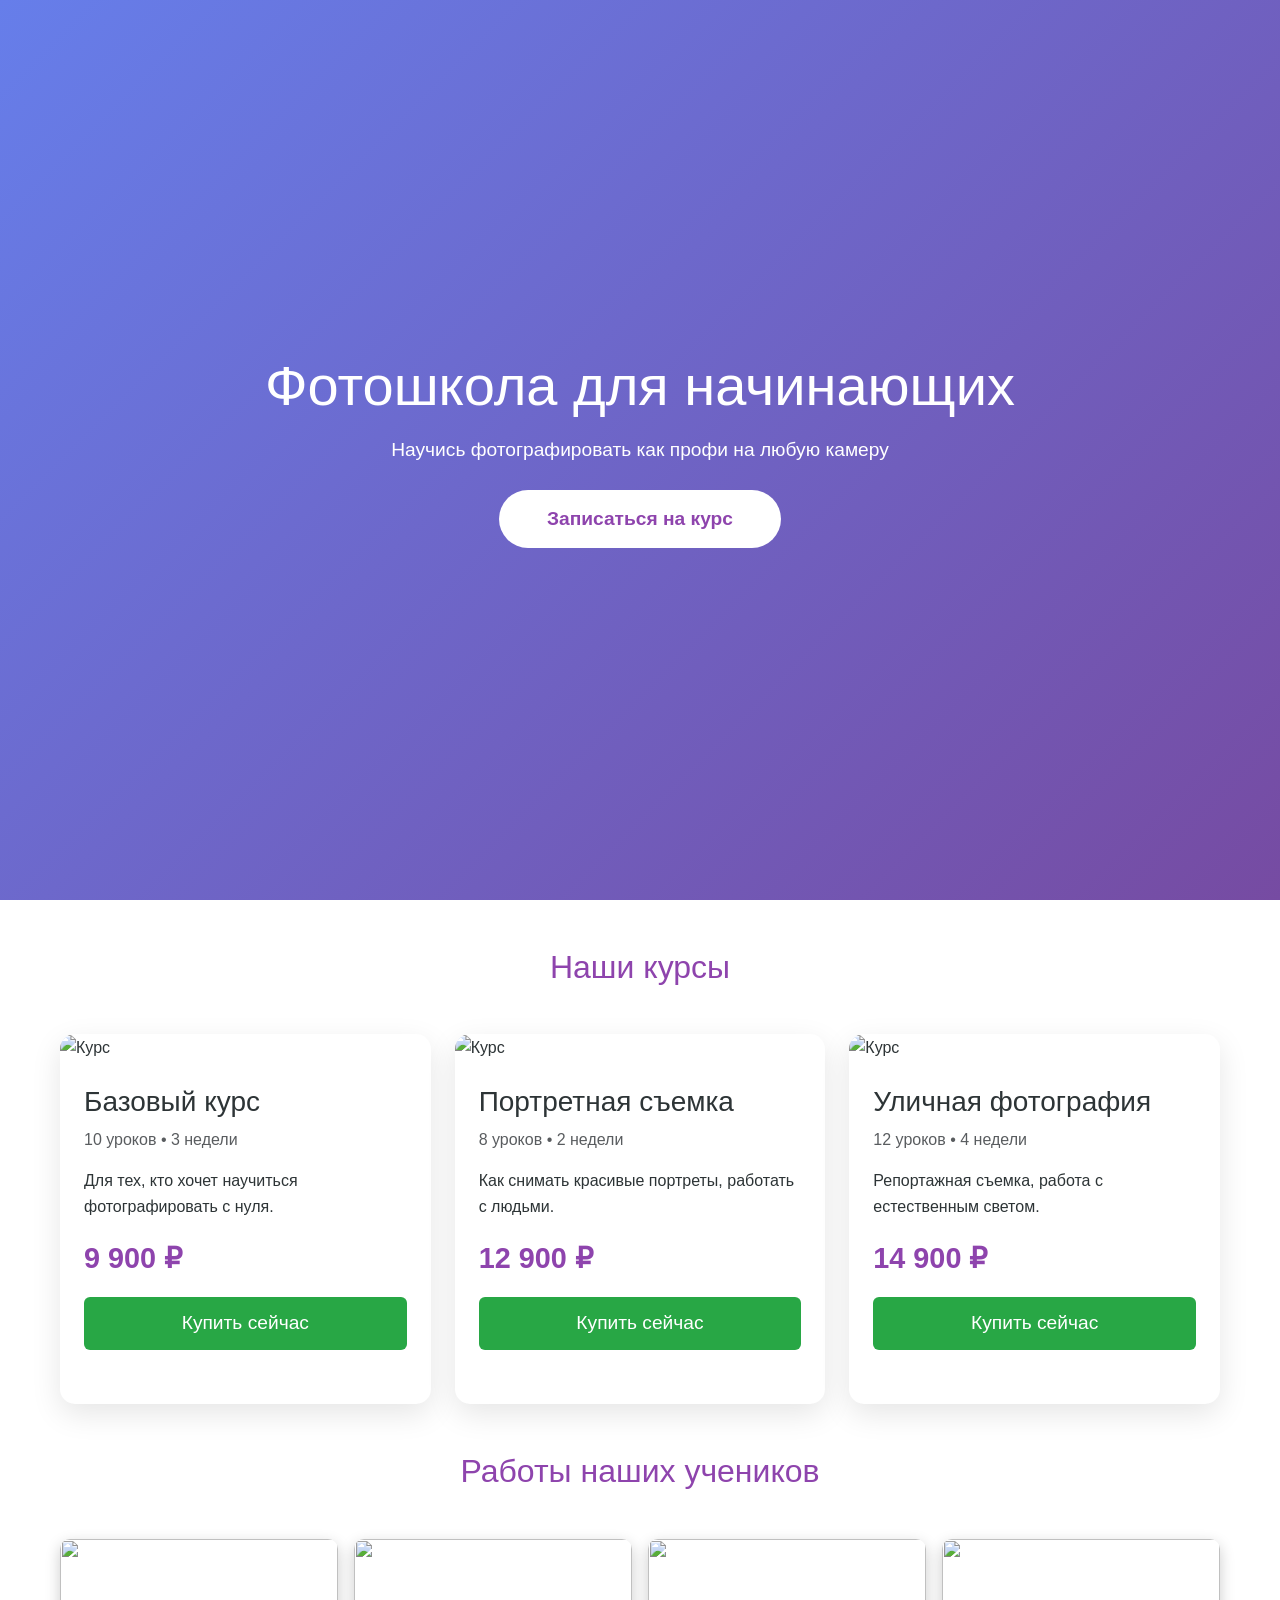
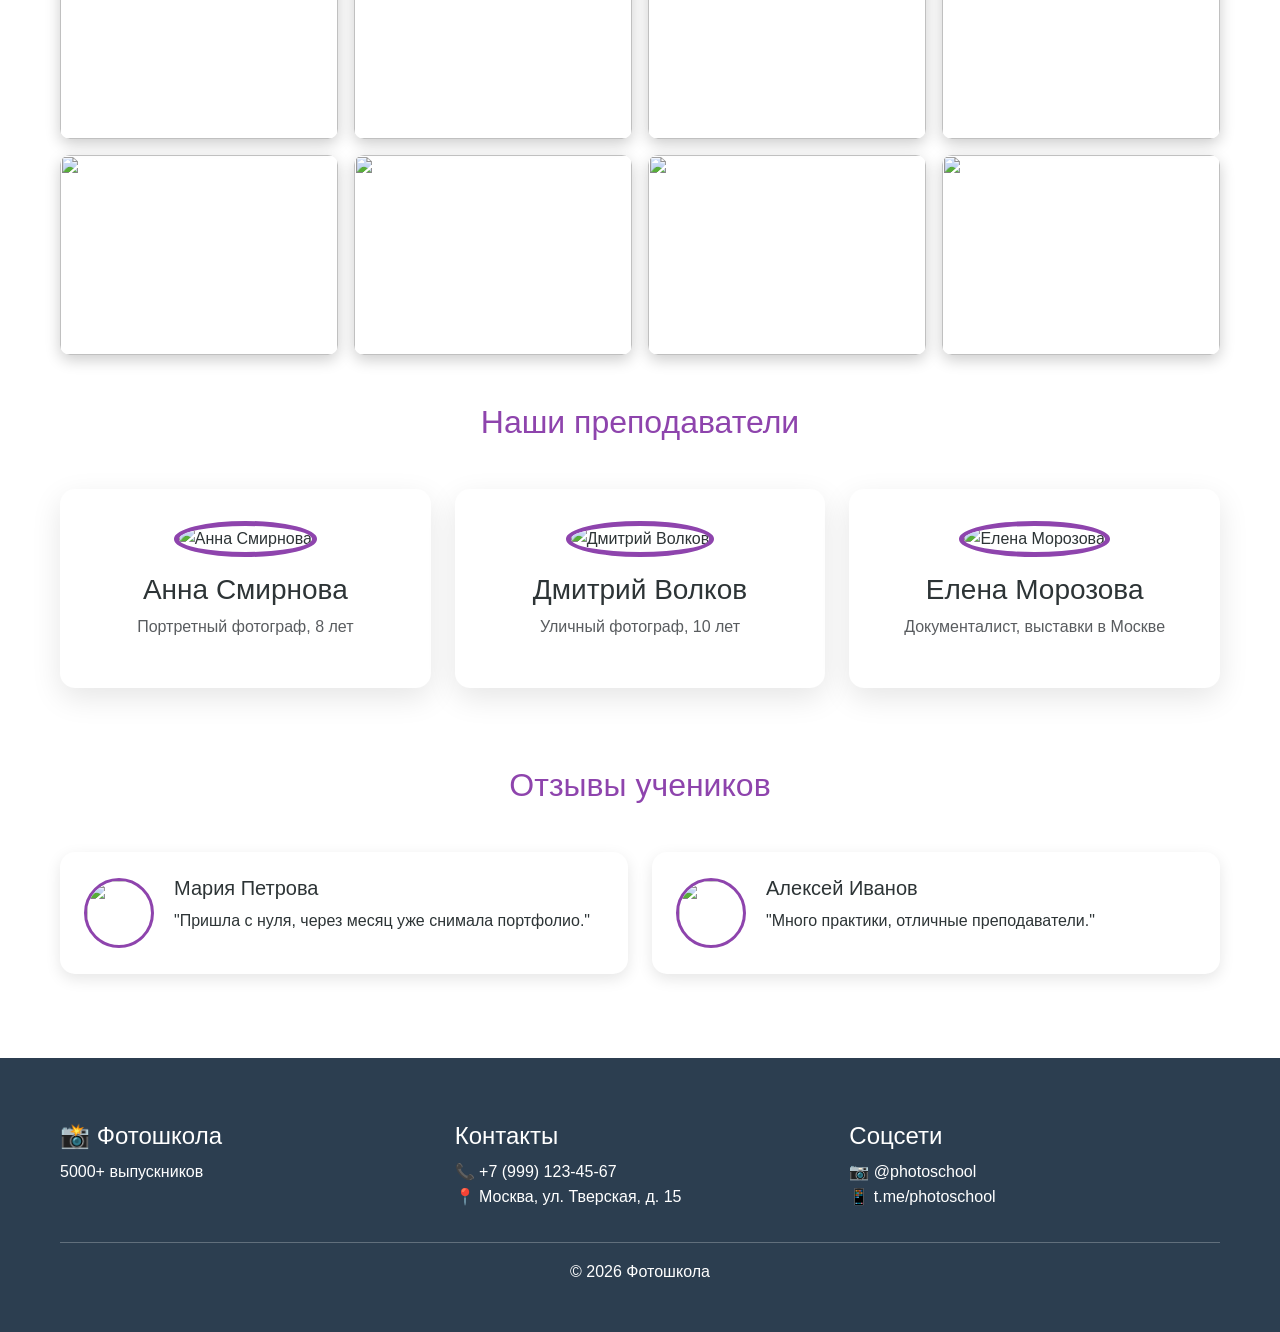
==== commit 6d0c26eb: "Create index.html" ====
--- a/index.html
+++ b/index.html
@@ -1,447 +1,302 @@
-<!DOCTYPE html>
-<html lang="ru">
-<head>
-    <meta charset="UTF-8">
-    <meta name="viewport" content="width=device-width, initial-scale=1.0">
-    <title>Фотокамера | Учись у профессионалов</title>
-    <link href="https://cdn.jsdelivr.net/npm/bootstrap@5.3.0/dist/css/bootstrap.min.css" rel="stylesheet">
-    <link rel="stylesheet" href="стиль.css">
-</head>
-        body { font-family: 'Segoe UI', sans-serif; background: #f8f9fa; }
-
-        .hero {
-            height: 100vh;
-            background: linear-gradient(rgba(0,0,0,0.5), rgba(0,0,0,0.7)),
-                        url('https://i.pinimg.com/originals/a4/42/68/a44268ab2ec19b72da6ac5c6d023b568.jpg?nii=t');
-            background-size: cover;
-            background-position: center;
-            color: white;
-            display: flex;
-            align-items: center;
-            text-align: center;
-        }
-        .hero h1 { font-size: 4rem; font-weight: bold; text-shadow: 2px 2px 4px black; }
-        .hero .lead { font-size: 1.5rem; }
-
-        .course-card {
-            background: white;
-            border-radius: 15px;
-            overflow: hidden;
-            box-shadow: 0 10px 30px rgba(0,0,0,0.1);
-            transition: 0.3s;
-            margin-bottom: 30px;
-            height: 100%;
-        }
-        .course-card:hover {
-            transform: translateY(-10px);
-            box-shadow: 0 20px 40px rgba(0,0,0,0.2);
-        }
-        .course-card img {
-            width: 100%;
-            height: 250px;
-            object-fit: cover;
-        }
-        .price {
-            font-size: 1.8rem;
-            color: #8e44ad;
-            font-weight: bold;
-        }
-        .btn-pay {
-            background: #28a745;
-            color: white;
-            font-size: 1.2rem;
-            padding: 12px;
-            border: none;
-            transition: 0.3s;
-        }
-        .btn-pay:hover {
-            background: #218838;
-            transform: scale(1.02);
-        }
-
-        .gallery-img {
-            width: 100%;
-            height: 200px;
-            object-fit: cover;
-            border-radius: 10px;
-            transition: 0.3s;
-            cursor: pointer;
-            box-shadow: 0 5px 15px rgba(0,0,0,0.2);
-        }
-        .gallery-img:hover {
-            transform: scale(1.05);
-            box-shadow: 0 15px 30px rgba(0,0,0,0.3);
-        }
-
-        .teacher-card {
-            text-align: center;
-            background: white;
-            border-radius: 15px;
-            padding: 2rem;
-            box-shadow: 0 10px 30px rgba(0,0,0,0.1);
-            margin-bottom: 30px;
-        }
-        .teacher-card img {
-            width: 150px;
-            height: 150px;
-            border-radius: 50%;
-            object-fit: cover;
-            border: 5px solid #8e44ad;
-            margin-bottom: 1rem;
-        }
-
-        .review-card {
-            background: white;
-            border-radius: 15px;
-            padding: 1.5rem;
-            box-shadow: 0 5px 15px rgba(0,0,0,0.1);
-            margin-bottom: 20px;
-            display: flex;
-            align-items: center;
-        }
-        .review-avatar {
-            width: 70px;
-            height: 70px;
-            border-radius: 50%;
-            object-fit: cover;
-            margin-right: 20px;
-            border: 3px solid #8e44ad;
-        }
-
-        .form-control.is-invalid {
-            border-color: #dc3545 !important;
-            background-color: #fff0f0 !important;
-        }
-        .invalid-feedback {
-            color: #dc3545;
-            font-size: 0.9rem;
-            margin-top: 5px;
-            display: none;
-        }
-        .is-invalid + .invalid-feedback {
-            display: block;
-        }
-
-        footer {
-            background: #2c3e50;
-            color: white;
-            padding: 4rem 0 2rem;
-            margin-top: 4rem;
-        }
-
-        @media (max-width: 768px) {
-            .hero h1 { font-size: 2.2rem; }
-        }
-    </style>
-</head>
-<body>
-    <!-- Шапка -->
-    <section class="hero">
-        <div class="container">
-            <h1>Фотошкола для начинающих</h1>
-            <p class="lead mb-4">Научись фотографировать как профи на любую камеру</p>
-            <button class="btn btn-warning btn-lg px-5" data-bs-toggle="modal" data-bs-target="#modal">
-                Записаться на курс
-            </button>
-        </div>
-    </section>
-
-    <!-- Наши курсы -->
-    <div class="container my-5">
-        <h2 class="text-center mb-5" style="color: #8e44ad;">Наши курсы</h2>
-        <div class="row">
-            <div class="col-md-4">
-                <div class="course-card">
-                    <img src="http://s1.fotokto.ru/photo/full/484/4848953.jpg" alt="Курс">
-                    <div class="card-body p-4">
-                        <h3>Базовый курс</h3>
-                        <p class="text-muted">10 уроков • 3 недели</p>
-                        <p>Для тех, кто хочет научиться фотографировать с нуля.</p>
-                        <p class="price">9 900 ₽</p>
-                        <button class="btn btn-pay w-100" onclick="pay(9900, 'Базовый курс')">Купить сейчас</button>
-                    </div>
-                </div>
-            </div>
-            <div class="col-md-4">
-                <div class="course-card">
-                    <img src="https://cs6.livemaster.ru/storage/6a/3d/fbcd839c8d030d72adc098afc70o.jpg" alt="Курс">
-                    <div class="card-body p-4">
-                        <h3>Портретная съемка</h3>
-                        <p class="text-muted">8 уроков • 2 недели</p>
-                        <p>Как снимать красивые портреты, работать с людьми.</p>
-                        <p class="price">12 900 ₽</p>
-                        <button class="btn btn-pay w-100" onclick="pay(12900, 'Портретная съемка')">Купить сейчас</button>
-                    </div>
-                </div>
-            </div>
-            <div class="col-md-4">
-                <div class="course-card">
-                    <img src="https://pp.userapi.com/watNN_IO9NJcRgjZOrp8vpRHUCenzi5D-G5K0Q/wIEDk06FfqI.jpg" alt="Курс">
-                    <div class="card-body p-4">
-                        <h3>Уличная фотография</h3>
-                        <p class="text-muted">12 уроков • 4 недели</p>
-                        <p>Репортажная съемка, работа с естественным светом.</p>
-                        <p class="price">14 900 ₽</p>
-                        <button class="btn btn-pay w-100" onclick="pay(14900, 'Уличная фотография')">Купить сейчас</button>
-                    </div>
-                </div>
-            </div>
-        </div>
-    </div>
-
-    <!-- Галерея работ -->
-    <div class="container my-5">
-        <h2 class="text-center mb-5" style="color: #8e44ad;">Работы наших учеников</h2>
-        <div class="row g-3">
-            <div class="col-6 col-md-4 col-lg-3"><img src="https://i.pinimg.com/736x/07/34/44/0734443a7a9f2665d37963866ef88fb4.jpg" class="gallery-img"></div>
-            <div class="col-6 col-md-4 col-lg-3"><img src="https://i.pinimg.com/736x/49/43/92/49439225bf8fc5bd104d19b949239f31.jpg" class="gallery-img"></div>
-            <div class="col-6 col-md-4 col-lg-3"><img src="http://landak.ru/woorclub/wp-content/uploads/2016/07/IMG_8847.jpg" class="gallery-img"></div>
-            <div class="col-6 col-md-4 col-lg-3"><img src="https://store-images.s-microsoft.com/image/apps.32931.14310136922536411.0e590b16-094f-4f91-a25e-81d88f019273.6efa95e0-e606-4a62-b7aa-35e21ca484d5" class="gallery-img"></div>
-            <div class="col-6 col-md-4 col-lg-3"><img src="https://static.tildacdn.com/tild3464-6234-4564-a431-313866323038/scAWfuJIo4A.jpg" class="gallery-img"></div>
-            <div class="col-6 col-md-4 col-lg-3"><img src="https://images.pexels.com/photos/158063/bellingrath-gardeds-and-home-garden-plant-158063.jpeg?auto=compress&cs=tinysrgb&w=400" class="gallery-img"></div>
-            <div class="col-6 col-md-4 col-lg-3"><img src="https://images.pexels.com/photos/2559941/pexels-photo-2559941.jpeg?auto=compress&cs=tinysrgb&w=400" class="gallery-img"></div>
-            <div class="col-6 col-md-4 col-lg-3"><img src="https://images.pexels.com/photos/1624496/pexels-photo-1624496.jpeg?auto=compress&cs=tinysrgb&w=400" class="gallery-img"></div>
-        </div>
-    </div>
-
-    <!-- Наши преподаватели -->
-<div class="container my-5">
-    <h2 class="text-center mb-5" style="color: #8e44ad;">Наши преподаватели</h2>
-    <div class="row">
-        <div class="col-md-4">
-            <div class="teacher-card">
-                <img src="https://thispersondoesnotexist.com/" alt="Анна Смирнова" style="width:150px; height:150px; border-radius:50%; object-fit:cover; border:5px solid #8e44ad;">
-                <h3>Анна Смирнова</h3>
-                <p class="text-muted">Портретный фотограф, 8 лет</p>
-            </div>
-        </div>
-        <div class="col-md-4">
-            <div class="teacher-card">
-                <img src="https://thispersondoesnotexist.com/" alt="Дмитрий Волков" style="width:150px; height:150px; border-radius:50%; object-fit:cover; border:5px solid #8e44ad;">
-                <h3>Дмитрий Волков</h3>
-                <p class="text-muted">Уличный фотограф, 10 лет</p>
-            </div>
-        </div>
-        <div class="col-md-4">
-            <div class="teacher-card">
-                <img src="https://thispersondoesnotexist.com/" alt="Елена Морозова" style="width:150px; height:150px; border-radius:50%; object-fit:cover; border:5px solid #8e44ad;">
-                <h3>Елена Морозова</h3>
-                <p class="text-muted">Документалист, выставки в Москве</p>
-            </div>
-        </div>
-    </div>
-</div>
-
-    <!-- Отзывы -->
-    <div class="container my-5">
-        <h2 class="text-center mb-5" style="color: #8e44ad;">Отзывы учеников</h2>
-        <div class="row">
-            <div class="col-md-6">
-                <div class="review-card">
-                    <img src="https://randomuser.me/api/portraits/women/63.jpg" class="review-avatar">
-                    <div>
-                        <h5>Мария Петрова</h5>
-                        <p>"Пришла с нуля, через месяц уже снимала портфолио."</p>
-                    </div>
-                </div>
-            </div>
-            <div class="col-md-6">
-                <div class="review-card">
-                    <img src="https://randomuser.me/api/portraits/men/75.jpg" class="review-avatar">
-                    <div>
-                        <h5>Алексей Иванов</h5>
-                        <p>"Много практики, отличные преподаватели."</p>
-                    </div>
-                </div>
-            </div>
-        </div>
-    </div>
-
-    <!-- Футер -->
-<footer>
-    <div class="container">
-        <div class="row">
-            <div class="col-md-4">
-                <h4>📸 Фотошкола</h4>
-                <p>5000+ выпускников</p>
-            </div>
-            <div class="col-md-4">
-                <h4>Контакты</h4>
-                <p>📞 +7 (999) 123-45-67</p>
-                <p>📍 Москва, ул. Тверская, д. 15, офис 305</p>
-                <p>✉️ info@photoschool.ru</p>
-            </div>
-            <div class="col-md-4">
-                <h4>Соцсети</h4>
-                <p>📷 @photoschool</p>
-                <p>📱 t.me/photoschool</p>
-                <p>▶️ youtube.com/photoschool</p>
-            </div>
-        </div>
-        <div class="row mt-3">
-            <div class="col-12 text-center">
-                <p><strong>Наш сайт:</strong> nastyagudima-gif.github.io/photo-school</p>
-            </div>
-        </div>
-        <hr>
-        <p class="text-center">© 2026 Фотошкола</p>
-    </div>
-</footer>
-
-    <!-- Модалка -->
-    <div class="modal fade" id="modal" tabindex="-1">
-        <div class="modal-dialog">
-            <div class="modal-content">
-                <div class="modal-header bg-warning">
-                    <h5 class="modal-title">Запись на курс</h5>
-                    <button type="button" class="btn-close" data-bs-dismiss="modal"></button>
-                </div>
-                <div class="modal-body">
-                    <form id="form">
-                        <div class="mb-3">
-                            <input type="text" class="form-control" id="name" placeholder="Имя" required>
-                            <div class="invalid-feedback">Введите имя</div>
-                        </div>
-                        <div class="mb-3">
-                            <input type="tel" class="form-control" id="phone" placeholder="+7 (___) ___-__-__" required>
-                            <div class="invalid-feedback">Введите телефон</div>
-                        </div>
-                        <div class="mb-3">
-                            <input type="email" class="form-control" id="email" placeholder="Email" required>
-                            <div class="invalid-feedback">Введите email с @</div>
-                        </div>
-                        <div class="mb-3">
-                            <select class="form-control" id="course" required>
-                                <option value="">Выберите курс</option>
-                                <option value="basic">Базовый</option>
-                                <option value="portrait">Портрет</option>
-                                <option value="street">Уличный</option>
-                            </select>
-                            <div class="invalid-feedback">Выберите курс</div>
-                        </div>
-                        <button type="submit" class="btn btn-warning w-100">Отправить</button>
-                    </form>
-                </div>
-            </div>
-        </div>
-    </div>
-
-    <script src="https://cdn.jsdelivr.net/npm/bootstrap@5.3.0/dist/js/bootstrap.bundle.min.js"></script>
-    <script>
-        function pay(amount, courseName) {
-            const btn = event.target;
-            const originalText = btn.innerText;
-            btn.innerText = '⏳ Обработка...';
-            btn.disabled = true;
-
-            setTimeout(() => {
-                const cardModal = `
-                    <div style="position:fixed; top:0; left:0; width:100%; height:100%; background:rgba(0,0,0,0.5); display:flex; justify-content:center; align-items:center; z-index:9999;">
-                        <div style="background:white; padding:30px; border-radius:15px; max-width:400px; width:90%;">
-                            <h4 class="mb-4">Оплата курса</h4>
-                            <p class="mb-3">Курс: <strong>${courseName}</strong></p>
-                            <p class="mb-3">Сумма: <strong>${amount.toLocaleString()} ₽</strong></p>
-                            
-                            <div class="mb-3">
-                                <label>Номер карты</label>
-                                <input type="text" class="form-control" value="5555 5555 5555 4477" readonly>
-                            </div>
-                            <div class="row mb-3">
-                                <div class="col-6">
-                                    <label>Срок</label>
-                                    <input type="text" class="form-control" value="01/30" readonly>
-                                </div>
-                                <div class="col-6">
-                                    <label>CVV</label>
-                                    <input type="text" class="form-control" value="123" readonly>
-                                </div>
-                            </div>
-                            
-                            <p class="text-muted small">Тестовый платеж</p>
-                            
-                            <button class="btn btn-success w-100 mb-2" onclick="processTestPayment('${courseName}')">Оплатить тест</button>
-                            <button class="btn btn-outline-secondary w-100" onclick="closeCardModal()">Отмена</button>
-                        </div>
-                    </div>
-                `;
-
-                const modalDiv = document.createElement('div');
-                modalDiv.id = 'cardModal';
-                modalDiv.innerHTML = cardModal;
-                document.body.appendChild(modalDiv);
-
-                btn.innerText = originalText;
-                btn.disabled = false;
-            }, 500);
-        }
-
-        function processTestPayment(courseName) {
-            closeCardModal();
-            
-            const successDiv = document.createElement('div');
-            successDiv.style.cssText = `
-                position:fixed; top:20px; right:20px; background:#28a745; color:white; 
-                padding:15px 25px; border-radius:10px; font-weight:bold; z-index:9999;
-                box-shadow:0 5px 15px rgba(0,0,0,0.3);
-            `;
-            successDiv.innerHTML = `✅ Курс "${courseName}" куплен!`;
-            document.body.appendChild(successDiv);
-            setTimeout(() => successDiv.remove(), 5000);
-        }
-
-        function closeCardModal() {
-            const modal = document.getElementById('cardModal');
-            if (modal) modal.remove();
-        }
-
-        const form = document.getElementById('form');
-        const name = document.getElementById('name');
-        const phone = document.getElementById('phone');
-        const email = document.getElementById('email');
-        const course = document.getElementById('course');
-
-        phone.addEventListener('input', function(e) {
-            let x = e.target.value.replace(/\D/g, '').substring(0, 11);
-            if (!x) { e.target.value = ''; return; }
-            if (x[0] !== '7') x = '7' + x;
-            let formatted = '+7';
-            if (x.length > 1) formatted += ' (' + x.substring(1, 4);
-            if (x.length > 4) formatted += ') ' + x.substring(4, 7);
-            if (x.length > 7) formatted += '-' + x.substring(7, 9);
-            if (x.length > 9) formatted += '-' + x.substring(9, 11);
-            e.target.value = formatted;
-        });
-
-        function validateField(field) {
-            if (field === name && !name.value.trim()) name.classList.add('is-invalid');
-            else if (field === name) name.classList.remove('is-invalid');
-            
-            if (field === phone) {
-                const digits = phone.value.replace(/\D/g, '');
-                if (digits.length !== 11 || digits[0] !== '7') phone.classList.add('is-invalid');
-                else phone.classList.remove('is-invalid');
-            }
-            
-            if (field === email && (!email.value.includes('@') || !email.value.includes('.'))) email.classList.add('is-invalid');
-            else if (field === email) email.classList.remove('is-invalid');
-            
-            if (field === course && !course.value) course.classList.add('is-invalid');
-            else if (field === course) course.classList.remove('is-invalid');
-        }
-
-        [name, phone, email, course].forEach(f => f.addEventListener('blur', () => validateField(f)));
-        course.addEventListener('change', () => validateField(course));
-
-        form.addEventListener('submit', function(e) {
-            e.preventDefault();
-            [name, phone, email, course].forEach(f => validateField(f));
-            if (!form.querySelector('.is-invalid')) {
-                alert('✅ Отправлено!');
-                bootstrap.Modal.getInstance(document.getElementById('modal')).hide();
-                form.reset();
-                [name, phone, email, course].forEach(f => f.classList.remove('is-invalid'));
-            }
-        });
-    </script>
-</body>
-</html>
+<!DOCTYPE html>
+<html lang="ru">
+<head>
+    <meta charset="UTF-8">
+    <meta name="viewport" content="width=device-width, initial-scale=1.0">
+    <title>Фотошкола | Учись у профессионалов</title>
+    <link href="https://cdn.jsdelivr.net/npm/bootstrap@5.3.0/dist/css/bootstrap.min.css" rel="stylesheet">
+    <link rel="stylesheet" href="stilb.css">
+</head>
+<body>
+    <!-- Шапка -->
+    <section class="hero">
+        <div class="container">
+            <h1>Фотошкола для начинающих</h1>
+            <p class="lead mb-4">Научись фотографировать как профи на любую камеру</p>
+            <button class="btn btn-warning btn-lg px-5" data-bs-toggle="modal" data-bs-target="#modal">
+                Записаться на курс
+            </button>
+        </div>
+    </section>
+
+    <!-- Наши курсы -->
+    <div class="container my-5">
+        <h2 class="text-center mb-5" style="color: #8e44ad;">Наши курсы</h2>
+        <div class="row">
+            <div class="col-md-4">
+                <div class="course-card">
+                    <img src="http://s1.fotokto.ru/photo/full/484/4848953.jpg" alt="Курс">
+                    <div class="card-body p-4">
+                        <h3>Базовый курс</h3>
+                        <p class="text-muted">10 уроков • 3 недели</p>
+                        <p>Для тех, кто хочет научиться фотографировать с нуля.</p>
+                        <p class="price">9 900 ₽</p>
+                        <button class="btn btn-pay w-100" onclick="pay(9900, 'Базовый курс')">Купить сейчас</button>
+                    </div>
+                </div>
+            </div>
+            <div class="col-md-4">
+                <div class="course-card">
+                    <img src="https://cs6.livemaster.ru/storage/6a/3d/fbcd839c8d030d72adc098afc70o.jpg" alt="Курс">
+                    <div class="card-body p-4">
+                        <h3>Портретная съемка</h3>
+                        <p class="text-muted">8 уроков • 2 недели</p>
+                        <p>Как снимать красивые портреты, работать с людьми.</p>
+                        <p class="price">12 900 ₽</p>
+                        <button class="btn btn-pay w-100" onclick="pay(12900, 'Портретная съемка')">Купить сейчас</button>
+                    </div>
+                </div>
+            </div>
+            <div class="col-md-4">
+                <div class="course-card">
+                    <img src="https://pp.userapi.com/watNN_IO9NJcRgjZOrp8vpRHUCenzi5D-G5K0Q/wIEDk06FfqI.jpg" alt="Курс">
+                    <div class="card-body p-4">
+                        <h3>Уличная фотография</h3>
+                        <p class="text-muted">12 уроков • 4 недели</p>
+                        <p>Репортажная съемка, работа с естественным светом.</p>
+                        <p class="price">14 900 ₽</p>
+                        <button class="btn btn-pay w-100" onclick="pay(14900, 'Уличная фотография')">Купить сейчас</button>
+                    </div>
+                </div>
+            </div>
+        </div>
+    </div>
+
+    <!-- Галерея работ -->
+    <div class="container my-5">
+        <h2 class="text-center mb-5" style="color: #8e44ad;">Работы наших учеников</h2>
+        <div class="row g-3">
+            <div class="col-6 col-md-4 col-lg-3"><img src="https://i.pinimg.com/736x/07/34/44/0734443a7a9f2665d37963866ef88fb4.jpg" class="gallery-img"></div>
+            <div class="col-6 col-md-4 col-lg-3"><img src="https://i.pinimg.com/736x/49/43/92/49439225bf8fc5bd104d19b949239f31.jpg" class="gallery-img"></div>
+            <div class="col-6 col-md-4 col-lg-3"><img src="http://landak.ru/woorclub/wp-content/uploads/2016/07/IMG_8847.jpg" class="gallery-img"></div>
+            <div class="col-6 col-md-4 col-lg-3"><img src="https://store-images.s-microsoft.com/image/apps.32931.14310136922536411.0e590b16-094f-4f91-a25e-81d88f019273.6efa95e0-e606-4a62-b7aa-35e21ca484d5" class="gallery-img"></div>
+            <div class="col-6 col-md-4 col-lg-3"><img src="https://static.tildacdn.com/tild3464-6234-4564-a431-313866323038/scAWfuJIo4A.jpg" class="gallery-img"></div>
+            <div class="col-6 col-md-4 col-lg-3"><img src="https://images.pexels.com/photos/158063/bellingrath-gardeds-and-home-garden-plant-158063.jpeg?auto=compress&cs=tinysrgb&w=400" class="gallery-img"></div>
+            <div class="col-6 col-md-4 col-lg-3"><img src="https://images.pexels.com/photos/2559941/pexels-photo-2559941.jpeg?auto=compress&cs=tinysrgb&w=400" class="gallery-img"></div>
+            <div class="col-6 col-md-4 col-lg-3"><img src="https://images.pexels.com/photos/1624496/pexels-photo-1624496.jpeg?auto=compress&cs=tinysrgb&w=400" class="gallery-img"></div>
+        </div>
+    </div>
+
+    <!-- Наши преподаватели -->
+    <div class="container my-5">
+        <h2 class="text-center mb-5" style="color: #8e44ad;">Наши преподаватели</h2>
+        <div class="row">
+            <div class="col-md-4">
+                <div class="teacher-card">
+                    <img src="https://randomuser.me/api/portraits/women/44.jpg" alt="Анна Смирнова">
+                    <h3>Анна Смирнова</h3>
+                    <p class="text-muted">Портретный фотограф, 8 лет</p>
+                </div>
+            </div>
+            <div class="col-md-4">
+                <div class="teacher-card">
+                    <img src="https://randomuser.me/api/portraits/men/32.jpg" alt="Дмитрий Волков">
+                    <h3>Дмитрий Волков</h3>
+                    <p class="text-muted">Уличный фотограф, 10 лет</p>
+                </div>
+            </div>
+            <div class="col-md-4">
+                <div class="teacher-card">
+                    <img src="https://randomuser.me/api/portraits/women/68.jpg" alt="Елена Морозова">
+                    <h3>Елена Морозова</h3>
+                    <p class="text-muted">Документалист, выставки в Москве</p>
+                </div>
+            </div>
+        </div>
+    </div>
+
+    <!-- Отзывы -->
+    <div class="container my-5">
+        <h2 class="text-center mb-5" style="color: #8e44ad;">Отзывы учеников</h2>
+        <div class="row">
+            <div class="col-md-6">
+                <div class="review-card">
+                    <img src="https://randomuser.me/api/portraits/women/63.jpg" class="review-avatar">
+                    <div>
+                        <h5>Мария Петрова</h5>
+                        <p>"Пришла с нуля, через месяц уже снимала портфолио."</p>
+                    </div>
+                </div>
+            </div>
+            <div class="col-md-6">
+                <div class="review-card">
+                    <img src="https://randomuser.me/api/portraits/men/75.jpg" class="review-avatar">
+                    <div>
+                        <h5>Алексей Иванов</h5>
+                        <p>"Много практики, отличные преподаватели."</p>
+                    </div>
+                </div>
+            </div>
+        </div>
+    </div>
+
+    <!-- Футер -->
+    <footer>
+        <div class="container">
+            <div class="row">
+                <div class="col-md-4"><h4>📸 Фотошкола</h4><p>5000+ выпускников</p></div>
+                <div class="col-md-4"><h4>Контакты</h4><p>📞 +7 (999) 123-45-67<br>📍 Москва, ул. Тверская, д. 15</p></div>
+                <div class="col-md-4"><h4>Соцсети</h4><p>📷 @photoschool<br>📱 t.me/photoschool</p></div>
+            </div>
+            <hr>
+            <p class="text-center">© 2026 Фотошкола</p>
+        </div>
+    </footer>
+
+    <!-- Модальное окно -->
+    <div class="modal fade" id="modal" tabindex="-1">
+        <div class="modal-dialog">
+            <div class="modal-content">
+                <div class="modal-header bg-warning">
+                    <h5 class="modal-title">Запись на курс</h5>
+                    <button type="button" class="btn-close" data-bs-dismiss="modal"></button>
+                </div>
+                <div class="modal-body">
+                    <form id="form">
+                        <div class="mb-3">
+                            <input type="text" class="form-control" id="name" placeholder="Имя" required>
+                            <div class="invalid-feedback">Введите имя</div>
+                        </div>
+                        <div class="mb-3">
+                            <input type="tel" class="form-control" id="phone" placeholder="+7 (___) ___-__-__" required>
+                            <div class="invalid-feedback">Введите телефон</div>
+                        </div>
+                        <div class="mb-3">
+                            <input type="email" class="form-control" id="email" placeholder="Email" required>
+                            <div class="invalid-feedback">Введите email с @</div>
+                        </div>
+                        <div class="mb-3">
+                            <select class="form-control" id="course" required>
+                                <option value="">Выберите курс</option>
+                                <option value="basic">Базовый</option>
+                                <option value="portrait">Портрет</option>
+                                <option value="street">Уличный</option>
+                            </select>
+                            <div class="invalid-feedback">Выберите курс</div>
+                        </div>
+                        <button type="submit" class="btn btn-warning w-100">Отправить</button>
+                    </form>
+                </div>
+            </div>
+        </div>
+    </div>
+
+    <script src="https://cdn.jsdelivr.net/npm/bootstrap@5.3.0/dist/js/bootstrap.bundle.min.js"></script>
+    <script>
+        function pay(amount, courseName) {
+            const btn = event.target;
+            const originalText = btn.innerText;
+            btn.innerText = '⏳ Обработка...';
+            btn.disabled = true;
+
+            setTimeout(() => {
+                const cardModal = `
+                    <div style="position:fixed; top:0; left:0; width:100%; height:100%; background:rgba(0,0,0,0.5); display:flex; justify-content:center; align-items:center; z-index:9999;">
+                        <div style="background:white; padding:30px; border-radius:15px; max-width:400px; width:90%;">
+                            <h4 class="mb-4">Оплата курса</h4>
+                            <p class="mb-3">Курс: <strong>${courseName}</strong></p>
+                            <p class="mb-3">Сумма: <strong>${amount.toLocaleString()} ₽</strong></p>
+                            
+                            <div class="mb-3">
+                                <label>Номер карты</label>
+                                <input type="text" class="form-control" value="5555 5555 5555 4477" readonly>
+                            </div>
+                            <div class="row mb-3">
+                                <div class="col-6">
+                                    <label>Срок</label>
+                                    <input type="text" class="form-control" value="01/30" readonly>
+                                </div>
+                                <div class="col-6">
+                                    <label>CVV</label>
+                                    <input type="text" class="form-control" value="123" readonly>
+                                </div>
+                            </div>
+                            
+                            <p class="text-muted small">Тестовый платеж</p>
+                            
+                            <button class="btn btn-success w-100 mb-2" onclick="processTestPayment('${courseName}')">Оплатить тест</button>
+                            <button class="btn btn-outline-secondary w-100" onclick="closeCardModal()">Отмена</button>
+                        </div>
+                    </div>
+                `;
+
+                const modalDiv = document.createElement('div');
+                modalDiv.id = 'cardModal';
+                modalDiv.innerHTML = cardModal;
+                document.body.appendChild(modalDiv);
+
+                btn.innerText = originalText;
+                btn.disabled = false;
+            }, 500);
+        }
+
+        function processTestPayment(courseName) {
+            closeCardModal();
+            
+            const successDiv = document.createElement('div');
+            successDiv.style.cssText = `
+                position:fixed; top:20px; right:20px; background:#28a745; color:white; 
+                padding:15px 25px; border-radius:10px; font-weight:bold; z-index:9999;
+                box-shadow:0 5px 15px rgba(0,0,0,0.3);
+            `;
+            successDiv.innerHTML = `✅ Курс "${courseName}" куплен!`;
+            document.body.appendChild(successDiv);
+            setTimeout(() => successDiv.remove(), 5000);
+        }
+
+        function closeCardModal() {
+            const modal = document.getElementById('cardModal');
+            if (modal) modal.remove();
+        }
+
+        const form = document.getElementById('form');
+        const name = document.getElementById('name');
+        const phone = document.getElementById('phone');
+        const email = document.getElementById('email');
+        const course = document.getElementById('course');
+
+        phone.addEventListener('input', function(e) {
+            let x = e.target.value.replace(/\D/g, '').substring(0, 11);
+            if (!x) { e.target.value = ''; return; }
+            if (x[0] !== '7') x = '7' + x;
+            let formatted = '+7';
+            if (x.length > 1) formatted += ' (' + x.substring(1, 4);
+            if (x.length > 4) formatted += ') ' + x.substring(4, 7);
+            if (x.length > 7) formatted += '-' + x.substring(7, 9);
+            if (x.length > 9) formatted += '-' + x.substring(9, 11);
+            e.target.value = formatted;
+        });
+
+        function validateField(field) {
+            if (field === name && !name.value.trim()) name.classList.add('is-invalid');
+            else if (field === name) name.classList.remove('is-invalid');
+            
+            if (field === phone) {
+                const digits = phone.value.replace(/\D/g, '');
+                if (digits.length !== 11 || digits[0] !== '7') phone.classList.add('is-invalid');
+                else phone.classList.remove('is-invalid');
+            }
+            
+            if (field === email && (!email.value.includes('@') || !email.value.includes('.'))) email.classList.add('is-invalid');
+            else if (field === email) email.classList.remove('is-invalid');
+            
+            if (field === course && !course.value) course.classList.add('is-invalid');
+            else if (field === course) course.classList.remove('is-invalid');
+        }
+
+        [name, phone, email, course].forEach(f => f.addEventListener('blur', () => validateField(f)));
+        course.addEventListener('change', () => validateField(course));
+
+        form.addEventListener('submit', function(e) {
+            e.preventDefault();
+            [name, phone, email, course].forEach(f => validateField(f));
+            if (!form.querySelector('.is-invalid')) {
+                alert('✅ Отправлено!');
+                bootstrap.Modal.getInstance(document.getElementById('modal')).hide();
+                form.reset();
+                [name, phone, email, course].forEach(f => f.classList.remove('is-invalid'));
+            }
+        });
+    </script>
+</body>
+</html>
--- a/stilb.css
+++ b/stilb.css
@@ -0,0 +1,165 @@
+:root {
+    --primary-color: #8e44ad;
+    --secondary-color: #a29bfe;
+    --gradient: linear-gradient(135deg, #667eea 0%, #764ba2 100%);
+    --text-color: #2d3436;
+    --light-bg: #f9f9f9;
+    --white: #ffffff;
+}
+
+* {
+    margin: 0;
+    padding: 0;
+    box-sizing: border-box;
+}
+
+body {
+    font-family: -apple-system, BlinkMacSystemFont, 'Segoe UI', Roboto, sans-serif;
+    line-height: 1.6;
+    color: var(--text-color);
+}
+
+.container {
+    max-width: 1200px;
+    margin: 0 auto;
+    padding: 0 20px;
+}
+
+.hero {
+    min-height: 100vh;
+    background: var(--gradient);
+    color: var(--white);
+    display: flex;
+    align-items: center;
+    text-align: center;
+}
+
+.hero h1 {
+    font-size: 3.5rem;
+    margin-bottom: 1rem;
+}
+
+.hero p {
+    font-size: 1.2rem;
+    margin-bottom: 2rem;
+}
+
+.hero button {
+    background: white;
+    color: var(--primary-color);
+    border: none;
+    padding: 15px 40px;
+    font-size: 1.2rem;
+    border-radius: 50px;
+    font-weight: bold;
+}
+
+.course-card {
+    background: white;
+    border-radius: 15px;
+    overflow: hidden;
+    box-shadow: 0 10px 30px rgba(0,0,0,0.1);
+    transition: 0.3s;
+    margin-bottom: 30px;
+    height: 100%;
+}
+
+.course-card:hover {
+    transform: translateY(-10px);
+    box-shadow: 0 20px 40px rgba(0,0,0,0.2);
+}
+
+.course-card img {
+    width: 100%;
+    height: 250px;
+    object-fit: cover;
+}
+
+.price {
+    font-size: 1.8rem;
+    color: var(--primary-color);
+    font-weight: bold;
+}
+
+.btn-pay {
+    background: #28a745;
+    color: white;
+    border: none;
+    padding: 12px;
+    font-size: 1.2rem;
+    transition: 0.3s;
+}
+
+.btn-pay:hover {
+    background: #218838;
+    transform: scale(1.02);
+}
+
+.gallery-img {
+    width: 100%;
+    height: 200px;
+    object-fit: cover;
+    border-radius: 10px;
+    transition: 0.3s;
+    cursor: pointer;
+    box-shadow: 0 5px 15px rgba(0,0,0,0.2);
+}
+
+.gallery-img:hover {
+    transform: scale(1.05);
+    box-shadow: 0 15px 30px rgba(0,0,0,0.3);
+}
+
+.teacher-card {
+    text-align: center;
+    background: white;
+    border-radius: 15px;
+    padding: 2rem;
+    box-shadow: 0 10px 30px rgba(0,0,0,0.1);
+    margin-bottom: 30px;
+}
+
+.teacher-card img {
+    width: 150px;
+    height: 150px;
+    border-radius: 50%;
+    object-fit: cover;
+    border: 5px solid var(--primary-color);
+    margin-bottom: 1rem;
+}
+
+.review-card {
+    background: white;
+    border-radius: 15px;
+    padding: 1.5rem;
+    box-shadow: 0 5px 15px rgba(0,0,0,0.1);
+    margin-bottom: 20px;
+    display: flex;
+    align-items: center;
+}
+
+.review-avatar {
+    width: 70px;
+    height: 70px;
+    border-radius: 50%;
+    object-fit: cover;
+    margin-right: 20px;
+    border: 3px solid var(--primary-color);
+}
+
+footer {
+    background: #2c3e50;
+    color: white;
+    padding: 4rem 0 2rem;
+    margin-top: 4rem;
+}
+
+@media (max-width: 768px) {
+    .hero h1 {
+        font-size: 2.2rem;
+    }
+    
+    .hero p {
+        font-size: 1rem;
+    }
+}
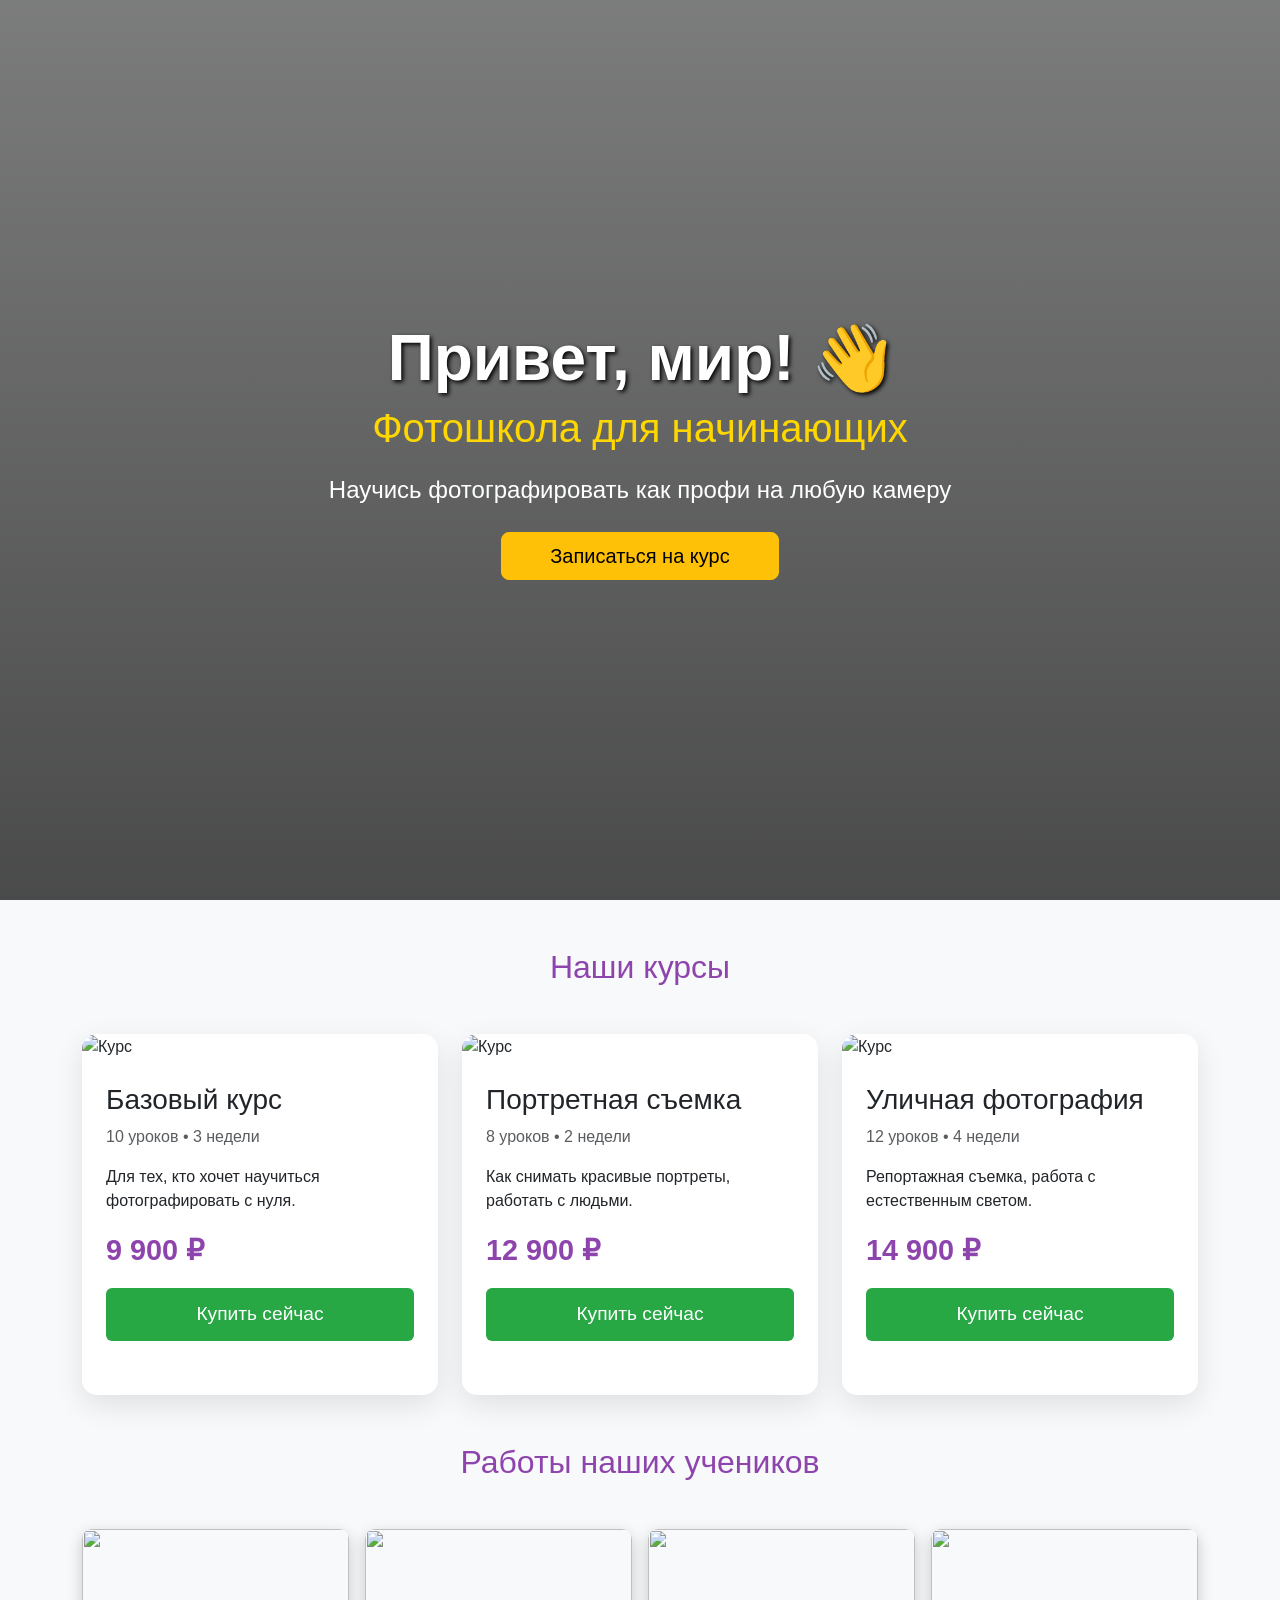
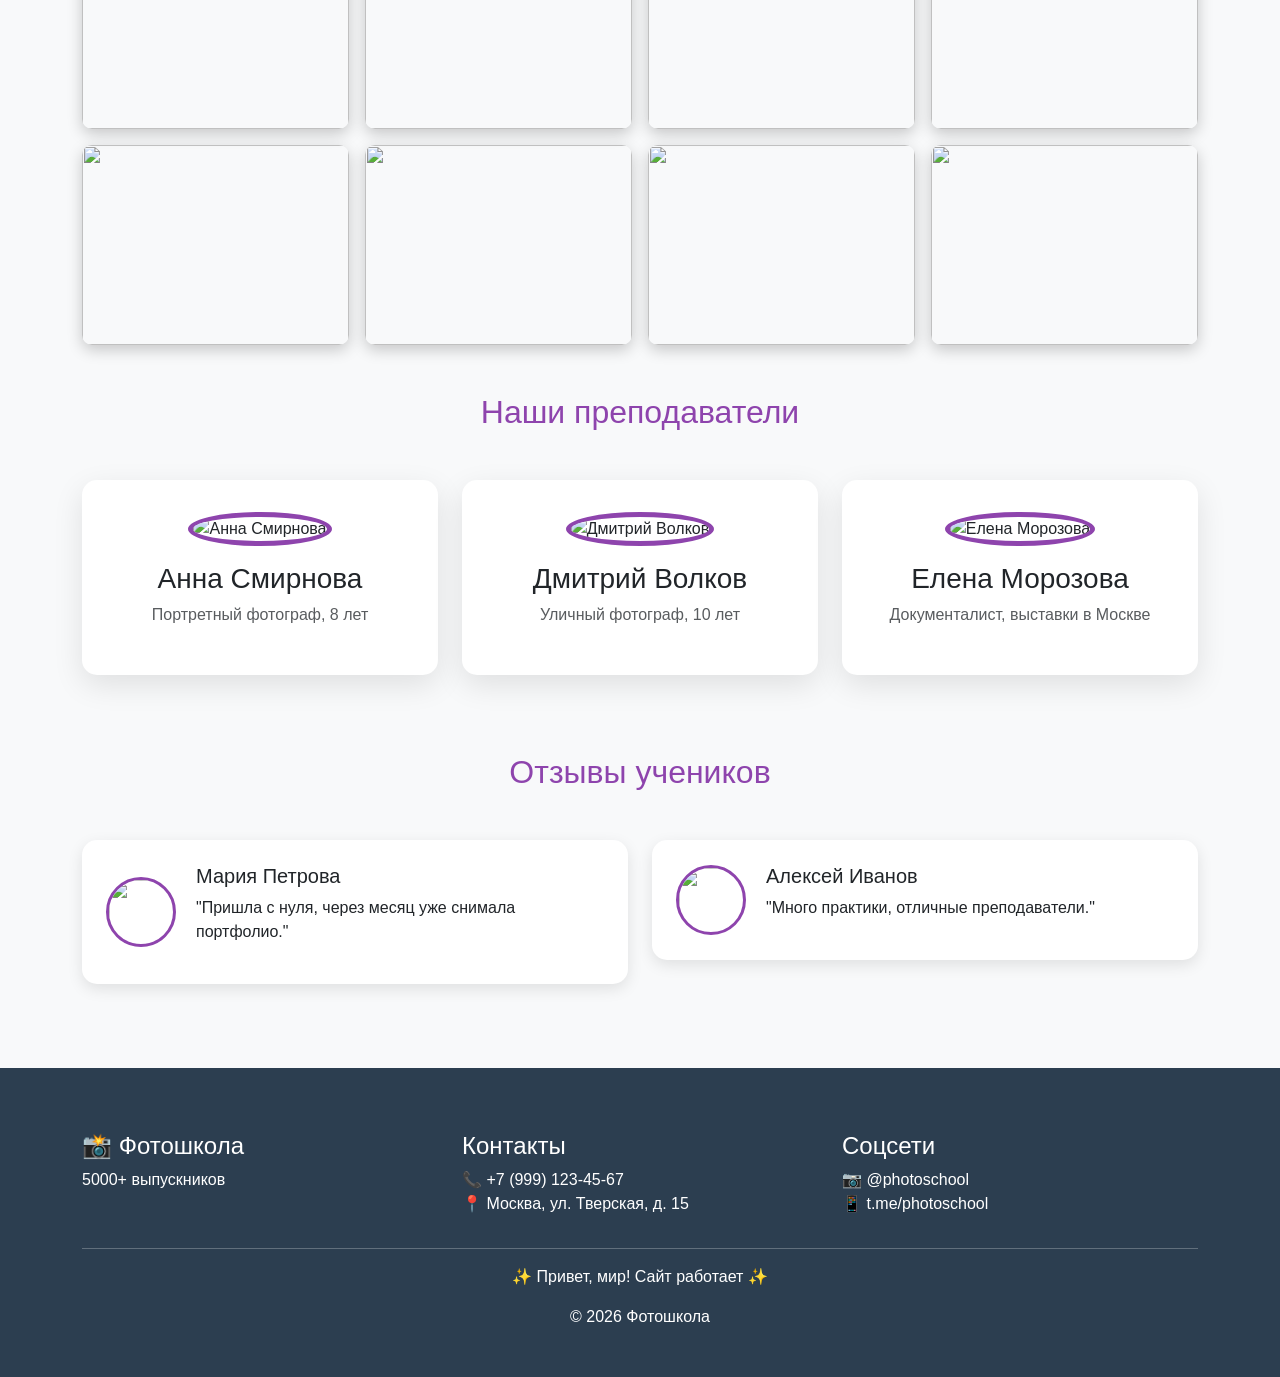
==== commit 1625e556: "Update index.html" ====
--- a/index.html
+++ b/index.html
@@ -5,13 +5,140 @@
     <meta name="viewport" content="width=device-width, initial-scale=1.0">
     <title>Фотошкола | Учись у профессионалов</title>
     <link href="https://cdn.jsdelivr.net/npm/bootstrap@5.3.0/dist/css/bootstrap.min.css" rel="stylesheet">
-    <link rel="stylesheet" href="stilb.css">
+    <style>
+        body { font-family: 'Segoe UI', sans-serif; background: #f8f9fa; }
+
+        .hero {
+            height: 100vh;
+            background: linear-gradient(rgba(0,0,0,0.5), rgba(0,0,0,0.7)),
+                        url('https://i.pinimg.com/originals/a4/42/68/a44268ab2ec19b72da6ac5c6d023b568.jpg?nii=t');
+            background-size: cover;
+            background-position: center;
+            color: white;
+            display: flex;
+            align-items: center;
+            text-align: center;
+        }
+        .hero h1 { font-size: 4rem; font-weight: bold; text-shadow: 2px 2px 4px black; }
+        .hero .lead { font-size: 1.5rem; }
+
+        .course-card {
+            background: white;
+            border-radius: 15px;
+            overflow: hidden;
+            box-shadow: 0 10px 30px rgba(0,0,0,0.1);
+            transition: 0.3s;
+            margin-bottom: 30px;
+            height: 100%;
+        }
+        .course-card:hover {
+            transform: translateY(-10px);
+            box-shadow: 0 20px 40px rgba(0,0,0,0.2);
+        }
+        .course-card img {
+            width: 100%;
+            height: 250px;
+            object-fit: cover;
+        }
+        .price {
+            font-size: 1.8rem;
+            color: #8e44ad;
+            font-weight: bold;
+        }
+        .btn-pay {
+            background: #28a745;
+            color: white;
+            border: none;
+            padding: 12px;
+            font-size: 1.2rem;
+            transition: 0.3s;
+        }
+        .btn-pay:hover {
+            background: #218838;
+            transform: scale(1.02);
+        }
+
+        .gallery-img {
+            width: 100%;
+            height: 200px;
+            object-fit: cover;
+            border-radius: 10px;
+            transition: 0.3s;
+            cursor: pointer;
+            box-shadow: 0 5px 15px rgba(0,0,0,0.2);
+        }
+        .gallery-img:hover {
+            transform: scale(1.05);
+            box-shadow: 0 15px 30px rgba(0,0,0,0.3);
+        }
+
+        .teacher-card {
+            text-align: center;
+            background: white;
+            border-radius: 15px;
+            padding: 2rem;
+            box-shadow: 0 10px 30px rgba(0,0,0,0.1);
+            margin-bottom: 30px;
+        }
+        .teacher-card img {
+            width: 150px;
+            height: 150px;
+            border-radius: 50%;
+            object-fit: cover;
+            border: 5px solid #8e44ad;
+            margin-bottom: 1rem;
+        }
+
+        .review-card {
+            background: white;
+            border-radius: 15px;
+            padding: 1.5rem;
+            box-shadow: 0 5px 15px rgba(0,0,0,0.1);
+            margin-bottom: 20px;
+            display: flex;
+            align-items: center;
+        }
+        .review-avatar {
+            width: 70px;
+            height: 70px;
+            border-radius: 50%;
+            object-fit: cover;
+            margin-right: 20px;
+            border: 3px solid #8e44ad;
+        }
+
+        .form-control.is-invalid {
+            border-color: #dc3545 !important;
+            background-color: #fff0f0 !important;
+        }
+        .invalid-feedback {
+            color: #dc3545;
+            font-size: 0.9rem;
+            margin-top: 5px;
+            display: none;
+        }
+        .is-invalid + .invalid-feedback {
+            display: block;
+        }
+
+        footer {
+            background: #2c3e50;
+            color: white;
+            padding: 4rem 0 2rem;
+            margin-top: 4rem;
+        }
+
+        @media (max-width: 768px) {
+            .hero h1 { font-size: 2.2rem; }
+        }
+    </style>
 </head>
 <body>
-    <!-- Шапка -->
+    <!-- Шапка с "Привет, мир!" -->
     <section class="hero">
         <div class="container">
-            <h1>Фотошкола для начинающих</h1>
+            <h1>Привет, мир! 👋</h1>
+            <h2 style="color: #ffd700; margin-bottom: 20px; font-size: 2.5rem;">Фотошкола для начинающих</h2>
             <p class="lead mb-4">Научись фотографировать как профи на любую камеру</p>
             <button class="btn btn-warning btn-lg px-5" data-bs-toggle="modal" data-bs-target="#modal">
                 Записаться на курс
@@ -130,7 +257,7 @@
         </div>
     </div>
 
-    <!-- Футер -->
+    <!-- Футер с "Привет, мир!" -->
     <footer>
         <div class="container">
             <div class="row">
@@ -139,6 +266,7 @@
                 <div class="col-md-4"><h4>Соцсети</h4><p>📷 @photoschool<br>📱 t.me/photoschool</p></div>
             </div>
             <hr>
+            <p class="text-center">✨ Привет, мир! Сайт работает ✨</p>
             <p class="text-center">© 2026 Фотошкола</p>
         </div>
     </footer>
